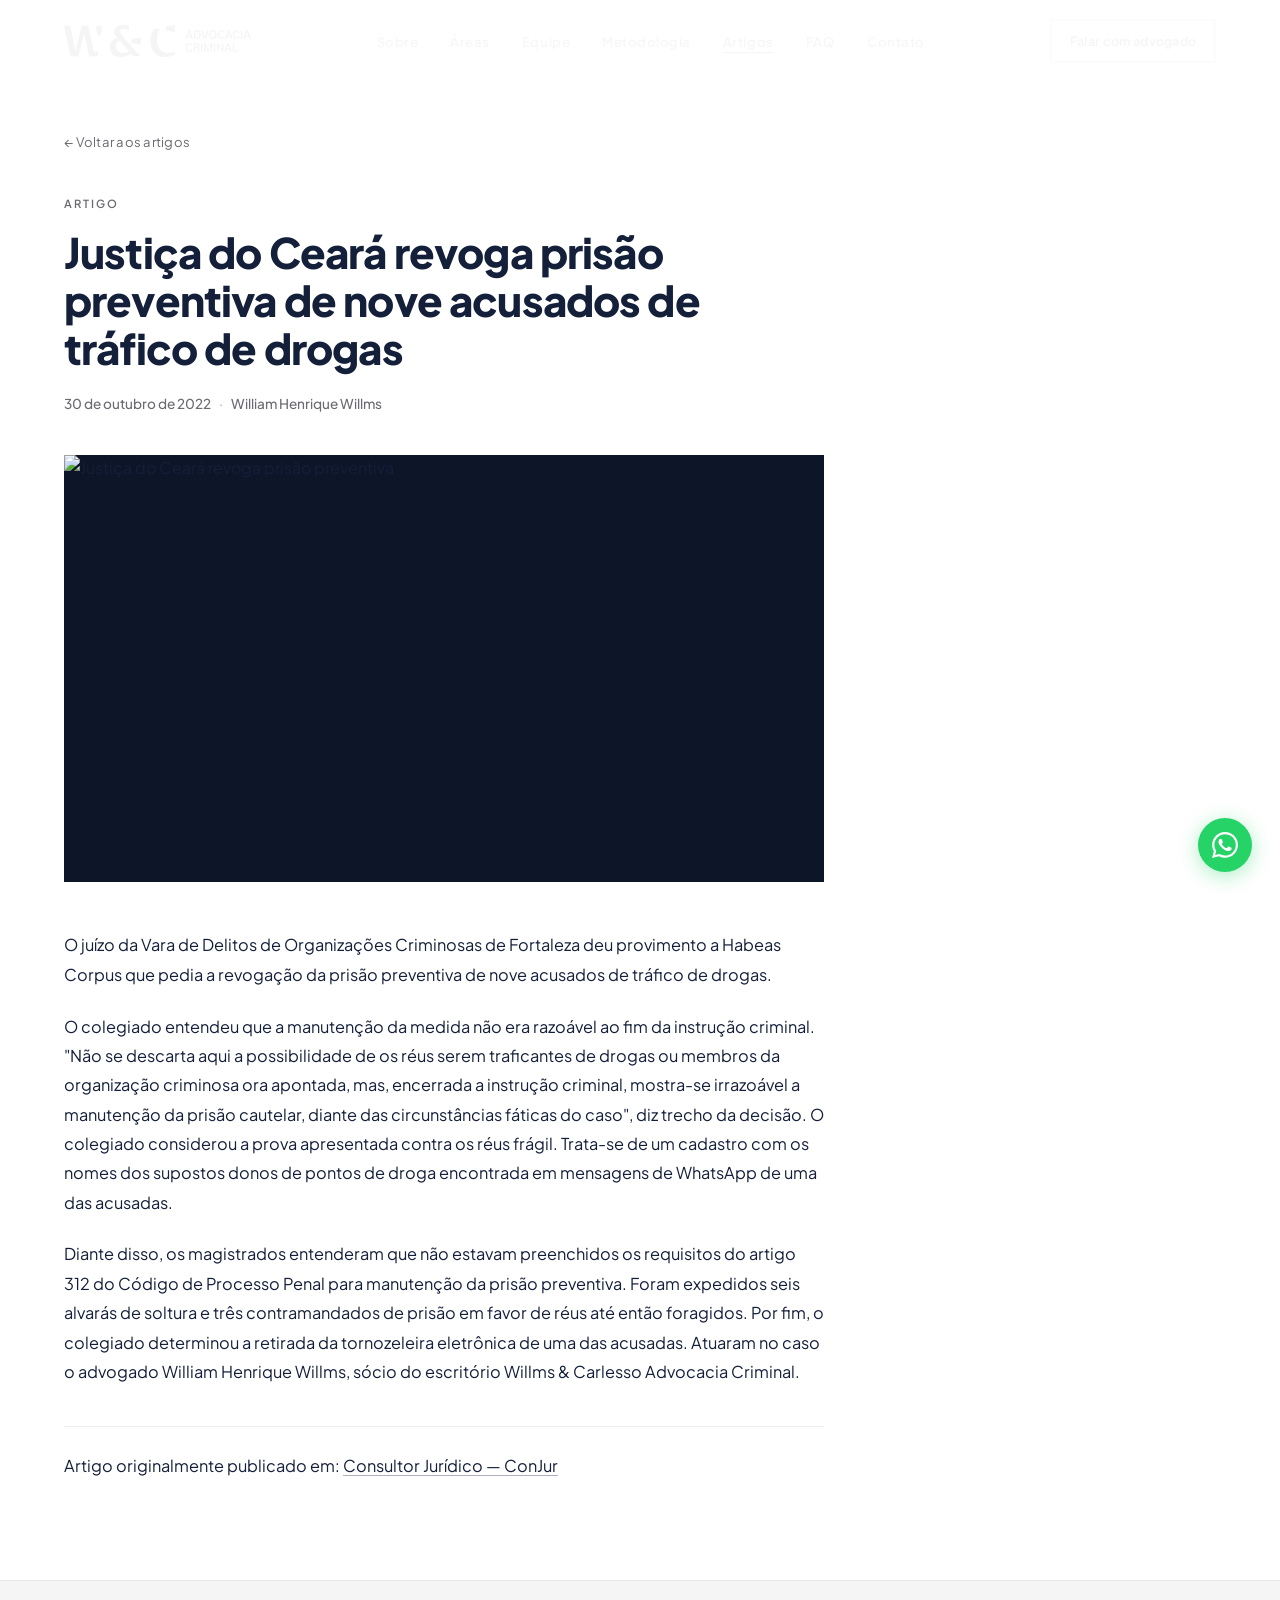
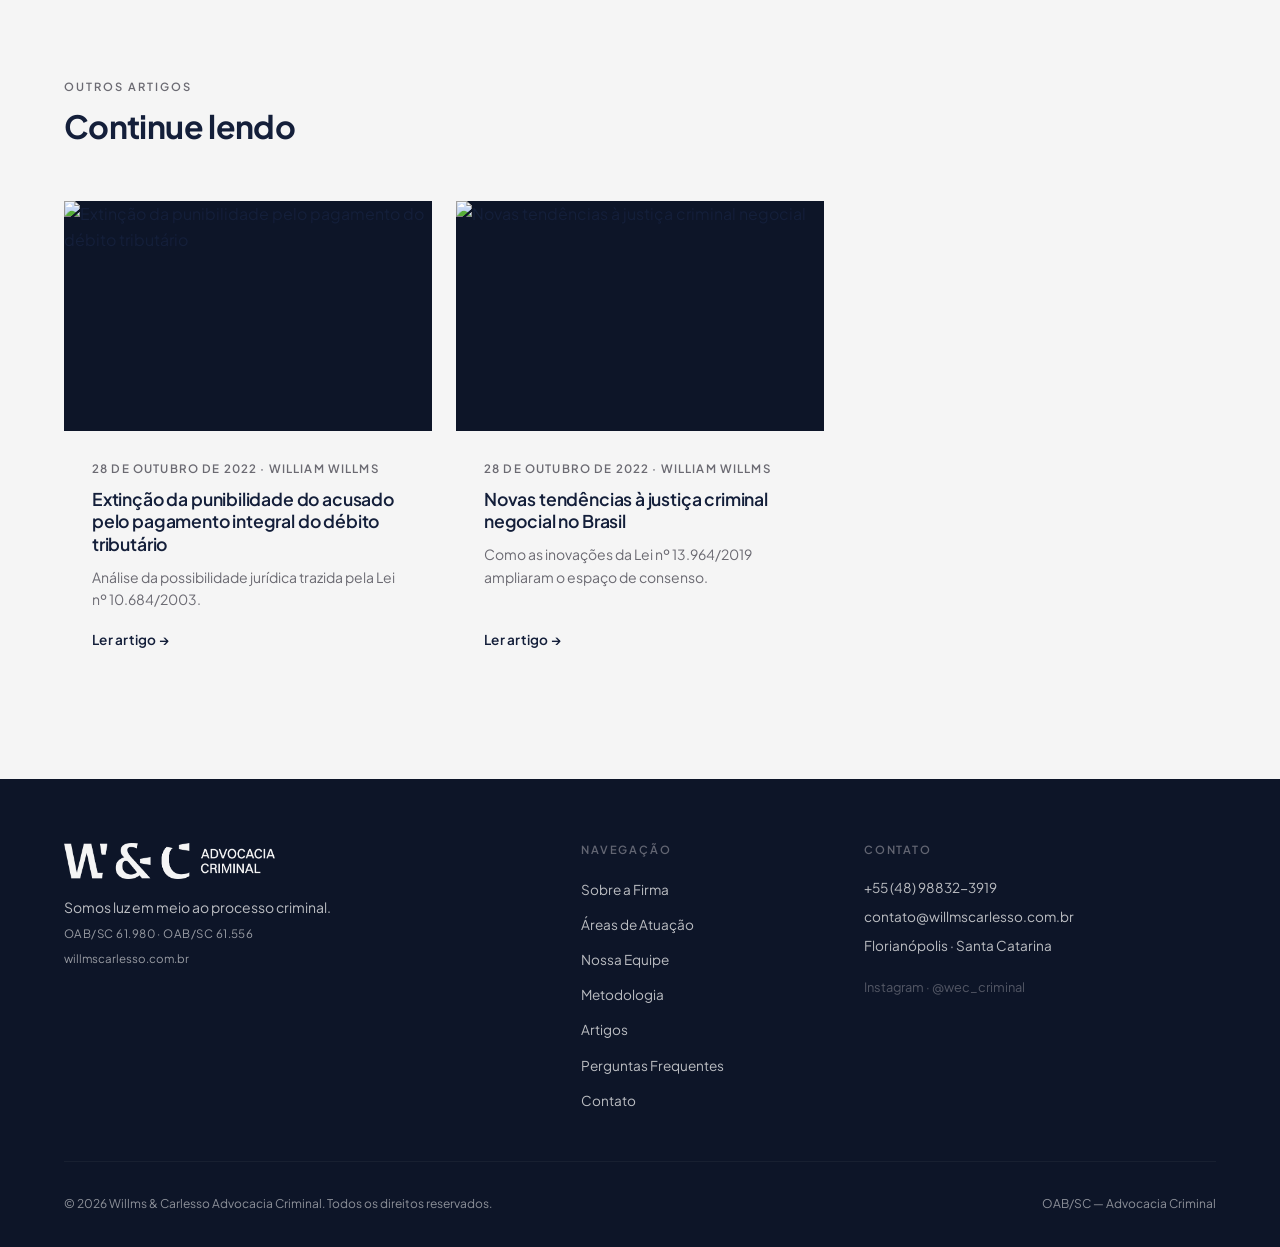
==== artigos/justica-ceara.html @ e74c28b8 "feat: switch nav and footer logo to Siglas_completas.png The new horizontal logo (1382x236, ratio 5." ====
<!DOCTYPE html>
<html lang="pt-BR">
<head>
  <meta charset="UTF-8">
  <meta name="viewport" content="width=device-width, initial-scale=1.0">
  <title>Justiça do Ceará revoga prisão preventiva de nove acusados | Willms & Carlesso</title>
  <meta name="description" content="O juízo da Vara de Delitos de Organizações Criminosas de Fortaleza deu provimento a Habeas Corpus que pedia a revogação da prisão preventiva de nove acusados de tráfico de drogas.">
  <meta name="robots" content="index, follow">

  <meta property="og:title" content="Justiça do Ceará revoga prisão preventiva de nove acusados de tráfico de drogas">
  <meta property="og:description" content="Habeas Corpus concedido pela Vara de Delitos de Organizações Criminosas de Fortaleza.">
  <meta property="og:type" content="article">

  <link rel="preconnect" href="https://fonts.googleapis.com">
  <link rel="preconnect" href="https://fonts.gstatic.com" crossorigin>
  <link href="https://fonts.googleapis.com/css2?family=Plus+Jakarta+Sans:ital,wght@0,300;0,400;0,500;0,600;0,700;0,800;1,400&display=swap" rel="stylesheet">
  <link rel="preconnect" href="https://api.fontshare.com">
  <link href="https://api.fontshare.com/v2/css?f[]=switzer@400,500,600,700&display=swap" rel="stylesheet">

  <link rel="stylesheet" href="../css/style.css">
</head>
<body>

  <!-- ===== NAVIGATION ===== -->
  <nav class="nav scrolled" id="nav">
    <div class="nav__inner">
      <a href="../index.html" class="nav__logo">
        <img src="../img/logo/Siglas_completas.png" alt="Willms & Carlesso Advocacia Criminal" class="logo-img">
      </a>
      <ul class="nav__menu" id="navMenu">
        <li><a href="../index.html#sobre"       class="nav__link">Sobre</a></li>
        <li><a href="../index.html#areas"       class="nav__link">Áreas</a></li>
        <li><a href="../index.html#equipe"      class="nav__link">Equipe</a></li>
        <li><a href="../index.html#metodologia" class="nav__link">Metodologia</a></li>
        <li><a href="../index.html#artigos"     class="nav__link active">Artigos</a></li>
        <li><a href="../index.html#faq"         class="nav__link">FAQ</a></li>
        <li><a href="../index.html#contato"     class="nav__link">Contato</a></li>
      </ul>
      <a href="https://wa.me/5548988323919" target="_blank" rel="noopener" class="btn btn--outline-light nav__cta">
        Falar com advogado
      </a>
      <button class="nav__burger" id="navBurger" aria-label="Abrir menu" aria-expanded="false">
        <span></span><span></span><span></span>
      </button>
    </div>
  </nav>

  <!-- ===== ARTICLE ===== -->
  <article class="article">
    <div class="container">
      <div class="article__back">
        <a href="../index.html#artigos">← Voltar aos artigos</a>
      </div>
      <header class="article__header">
        <p class="eyebrow">ARTIGO</p>
        <h1 class="article__title">Justiça do Ceará revoga prisão preventiva de nove acusados de tráfico de drogas</h1>
        <div class="article__meta">
          <span>30 de outubro de 2022</span>
          <span class="dot">·</span>
          <span>William Henrique Willms</span>
        </div>
      </header>

      <div class="article__cover">
        <img src="https://www.wscdefesacriminal.adv.br/img/blog/justica-ceara.webp" alt="Justiça do Ceará revoga prisão preventiva">
      </div>

      <div class="article__body">
        <p>O juízo da Vara de Delitos de Organizações Criminosas de Fortaleza deu provimento a Habeas Corpus que pedia a revogação da prisão preventiva de nove acusados de tráfico de drogas.</p>

        <p>O colegiado entendeu que a manutenção da medida não era razoável ao fim da instrução criminal. "Não se descarta aqui a possibilidade de os réus serem traficantes de drogas ou membros da organização criminosa ora apontada, mas, encerrada a instrução criminal, mostra-se irrazoável a manutenção da prisão cautelar, diante das circunstâncias fáticas do caso", diz trecho da decisão. O colegiado considerou a prova apresentada contra os réus frágil. Trata-se de um cadastro com os nomes dos supostos donos de pontos de droga encontrada em mensagens de WhatsApp de uma das acusadas.</p>

        <p>Diante disso, os magistrados entenderam que não estavam preenchidos os requisitos do artigo 312 do Código de Processo Penal para manutenção da prisão preventiva. Foram expedidos seis alvarás de soltura e três contramandados de prisão em favor de réus até então foragidos. Por fim, o colegiado determinou a retirada da tornozeleira eletrônica de uma das acusadas. Atuaram no caso o advogado William Henrique Willms, sócio do escritório Willms & Carlesso Advocacia Criminal.</p>

        <p class="article__source">
          Artigo originalmente publicado em:
          <a href="https://www.conjur.com.br/2024-fev-29/justica-do-ceara-revoga-prisao-preventiva-de-nove-acusados-de-trafico-de-drogas/" target="_blank" rel="noopener">Consultor Jurídico — ConJur</a>
        </p>
      </div>
    </div>
  </article>

  <!-- ===== RELATED ARTICLES ===== -->
  <section class="section related-articles">
    <div class="container">
      <div class="section-header">
        <span class="eyebrow">OUTROS ARTIGOS</span>
        <h2>Continue lendo</h2>
      </div>
      <div class="artigos__grid">
        <a href="pagamento-integral.html" class="art-card reveal">
          <div class="art-card__img">
            <img src="https://www.wscdefesacriminal.adv.br/img/blog/pagamento_integral.webp" alt="Extinção da punibilidade pelo pagamento do débito tributário" loading="lazy">
          </div>
          <div class="art-card__body">
            <span class="art-card__meta">28 de outubro de 2022 · William Willms</span>
            <h3>Extinção da punibilidade do acusado pelo pagamento integral do débito tributário</h3>
            <p>Análise da possibilidade jurídica trazida pela Lei nº 10.684/2003.</p>
            <span class="art-card__link">Ler artigo →</span>
          </div>
        </a>
        <a href="novas-tendencias.html" class="art-card reveal reveal--delay">
          <div class="art-card__img">
            <img src="https://www.wscdefesacriminal.adv.br/img/blog/998f62b33a6dda398fbc9db0a9d1829a.webp" alt="Novas tendências à justiça criminal negocial" loading="lazy">
          </div>
          <div class="art-card__body">
            <span class="art-card__meta">28 de outubro de 2022 · William Willms</span>
            <h3>Novas tendências à justiça criminal negocial no Brasil</h3>
            <p>Como as inovações da Lei nº 13.964/2019 ampliaram o espaço de consenso.</p>
            <span class="art-card__link">Ler artigo →</span>
          </div>
        </a>
      </div>
    </div>
  </section>

  <!-- ===== FOOTER ===== -->
  <footer class="footer">
    <div class="container">
      <div class="footer__grid">
        <div class="footer__brand">
          <div class="footer__logo">
            <img src="../img/logo/Siglas_completas.png" alt="Willms & Carlesso Advocacia Criminal" class="logo-img logo-img--footer">
          </div>
          <p>Somos luz em meio ao processo criminal.</p>
          <p class="footer__oab">OAB/SC 61.980 · OAB/SC 61.556</p>
          <p class="footer__copy-small">willmscarlesso.com.br</p>
        </div>
        <nav class="footer__nav" aria-label="Navegação do rodapé">
          <h4 class="footer__nav-title">Navegação</h4>
          <ul>
            <li><a href="../index.html#sobre">Sobre a Firma</a></li>
            <li><a href="../index.html#areas">Áreas de Atuação</a></li>
            <li><a href="../index.html#equipe">Nossa Equipe</a></li>
            <li><a href="../index.html#metodologia">Metodologia</a></li>
            <li><a href="../index.html#artigos">Artigos</a></li>
            <li><a href="../index.html#faq">Perguntas Frequentes</a></li>
            <li><a href="../index.html#contato">Contato</a></li>
          </ul>
        </nav>
        <div class="footer__contact">
          <h4 class="footer__nav-title">Contato</h4>
          <p>+55 (48) 98832-3919</p>
          <p>contato@willmscarlesso.com.br</p>
          <p>Florianópolis · Santa Catarina</p>
          <a href="https://instagram.com/wec_criminal" target="_blank" rel="noopener" class="footer__social">
            Instagram · @wec_criminal
          </a>
        </div>
      </div>
      <div class="footer__bottom">
        <p>© 2026 Willms & Carlesso Advocacia Criminal. Todos os direitos reservados.</p>
        <p>OAB/SC — Advocacia Criminal</p>
      </div>
    </div>
  </footer>

  <!-- ===== FLOAT WHATSAPP ===== -->
  <a href="https://wa.me/5548988323919" target="_blank" rel="noopener" class="wa-float" aria-label="Falar pelo WhatsApp">
    <svg viewBox="0 0 24 24" fill="currentColor" width="26" height="26" aria-hidden="true"><path d="M17.472 14.382c-.297-.149-1.758-.867-2.03-.967-.273-.099-.471-.148-.67.15-.197.297-.767.966-.94 1.164-.173.199-.347.223-.644.075-.297-.15-1.255-.463-2.39-1.475-.883-.788-1.48-1.761-1.653-2.059-.173-.297-.018-.458.13-.606.134-.133.298-.347.446-.52.149-.174.198-.298.298-.497.099-.198.05-.371-.025-.52-.075-.149-.669-1.612-.916-2.207-.242-.579-.487-.5-.669-.51-.173-.008-.371-.01-.57-.01-.198 0-.52.074-.792.372-.272.297-1.04 1.016-1.04 2.479 0 1.462 1.065 2.875 1.213 3.074.149.198 2.096 3.2 5.077 4.487.709.306 1.262.489 1.694.625.712.227 1.36.195 1.871.118.571-.085 1.758-.719 2.006-1.413.248-.694.248-1.289.173-1.413-.074-.124-.272-.198-.57-.347m-5.421 7.403h-.004a9.87 9.87 0 01-5.031-1.378l-.361-.214-3.741.982.998-3.648-.235-.374a9.86 9.86 0 01-1.51-5.26c.001-5.45 4.436-9.884 9.888-9.884 2.64 0 5.122 1.03 6.988 2.898a9.825 9.825 0 012.893 6.994c-.003 5.45-4.437 9.884-9.885 9.884m8.413-18.297A11.815 11.815 0 0012.05 0C5.495 0 .16 5.335.157 11.892c0 2.096.547 4.142 1.588 5.945L.057 24l6.305-1.654a11.882 11.882 0 005.683 1.448h.005c6.554 0 11.89-5.335 11.893-11.893a11.821 11.821 0 00-3.48-8.413z"/></svg>
  </a>

  <script src="../js/main.js"></script>
</body>
</html>
---- css/style.css ----
/* ============================================================
   WILLMS & CARLESSO — Landing Page Styles
   Brand Manual: Mar.2026 · Danke Design
   ============================================================ */

/* ---- Custom Properties ---- */
:root {
  --navy:      #141F3A;
  --navy-2:    #0D1528;
  --navy-3:    #1a2848;
  --gray:      #A8A7AF;
  --gray-2:    #6B6A72;
  --gray-3:    #D4D3D9;
  --off-white: #F5F5F5;
  --white:     #FFFFFF;

  --font-h: 'Plus Jakarta Sans', system-ui, -apple-system, sans-serif;
  --font-b: 'Switzer', 'Plus Jakarta Sans', system-ui, sans-serif;

  --max-w:     1280px;
  --pad-x:     clamp(1.25rem, 5vw, 4rem);
  --section-y: clamp(5rem, 9vw, 8rem);

  --ease: cubic-bezier(.22,.68,0,1.2);
  --dur:  .3s;
}

/* ============================================================
   RESET
   ============================================================ */
*, *::before, *::after { margin: 0; padding: 0; box-sizing: border-box; }
html { scroll-behavior: smooth; font-size: 16px; }
body {
  font-family: var(--font-b);
  color: var(--navy);
  background: var(--white);
  line-height: 1.65;
  overflow-x: hidden;
  -webkit-font-smoothing: antialiased;
  -moz-osx-font-smoothing: grayscale;
}
img  { max-width: 100%; display: block; }
a    { text-decoration: none; color: inherit; }
ul   { list-style: none; }
button { cursor: pointer; border: none; background: none; font-family: inherit; }

/* ============================================================
   TYPOGRAPHY
   ============================================================ */
h1, h2, h3, h4 {
  font-family: var(--font-h);
  line-height: 1.1;
  letter-spacing: -.02em;
}
h1 { font-size: clamp(2.1rem, 5.5vw, 4.5rem); font-weight: 800; }
h2 { font-size: clamp(1.9rem, 3.5vw, 3rem);   font-weight: 700; }
h3 { font-size: clamp(1.1rem, 1.8vw, 1.4rem); font-weight: 600; letter-spacing: -.01em; }
p  {
  font-family: var(--font-b);
  font-size: clamp(.9rem, 1.3vw, 1.05rem);
  line-height: 1.72;
  color: var(--gray-2);
}

/* ============================================================
   UTILITIES
   ============================================================ */
.container {
  max-width: var(--max-w);
  margin: 0 auto;
  padding: 0 var(--pad-x);
}
.section { padding: var(--section-y) 0; }

/* Anchor scroll offset so sections clear the fixed nav */
section[id] { scroll-margin-top: 80px; }

.eyebrow {
  display: block;
  font-family: var(--font-b);
  font-size: .7rem;
  font-weight: 600;
  letter-spacing: .18em;
  text-transform: uppercase;
  color: var(--gray-2);
  margin-bottom: .875rem;
}
.eyebrow--light { color: rgba(245,245,245,.75); }

.section-header          { max-width: 640px; margin-bottom: clamp(2.25rem, 5vw, 3.5rem); }
.section-header h2       { margin-bottom: .4rem; }
.section-header p        { margin-top: .75rem; }
.section-header--light h2 { color: var(--off-white); }
.section-header--light p  { color: rgba(245,245,245,.82); }

.stars { color: #FBBC05; font-size: .9rem; letter-spacing: 2px; }

/* ============================================================
   REVEAL ANIMATIONS
   ============================================================ */
.reveal {
  opacity: 0;
  transform: translateY(24px);
  transition: opacity .6s ease, transform .6s ease;
}
.reveal.visible          { opacity: 1; transform: translateY(0); }
.reveal--delay.visible   { transition-delay: .1s; }
.reveal--delay-2.visible { transition-delay: .2s; }

@media (prefers-reduced-motion: reduce) {
  .reveal { opacity: 1; transform: none; transition: none; }
  html { scroll-behavior: auto; }
  .hero__beam, .hero__beam--2 { animation: none; }
}

/* ============================================================
   BUTTONS
   ============================================================ */
.btn {
  display: inline-flex;
  align-items: center;
  justify-content: center;
  gap: .5rem;
  min-height: 44px;
  padding: .8rem 1.6rem;
  font-family: var(--font-b);
  font-size: .875rem;
  font-weight: 600;
  letter-spacing: .025em;
  border-radius: 2px;
  border: 2px solid transparent;
  transition: background var(--dur), border-color var(--dur), color var(--dur),
              transform var(--dur) var(--ease), box-shadow var(--dur);
  white-space: nowrap;
}
.btn:hover  { transform: translateY(-2px); }
.btn:active { transform: translateY(0); }

.btn--primary {
  background: var(--navy); color: var(--off-white); border-color: var(--navy);
}
.btn--primary:hover {
  background: var(--navy-3); border-color: var(--navy-3);
  box-shadow: 0 8px 24px rgba(20,31,58,.22);
}

.btn--light {
  background: var(--off-white); color: var(--navy); border-color: var(--off-white);
}
.btn--light:hover {
  background: var(--white); border-color: var(--white);
  box-shadow: 0 8px 24px rgba(245,245,245,.12);
}

.btn--outline-light {
  background: transparent; color: var(--off-white);
  border-color: rgba(245,245,245,.3);
}
.btn--outline-light:hover {
  background: rgba(245,245,245,.07); border-color: rgba(245,245,245,.65);
}

.btn--ghost {
  background: transparent; color: rgba(245,245,245,.7);
  border-color: rgba(245,245,245,.22);
}
.btn--ghost:hover {
  color: var(--off-white); border-color: rgba(245,245,245,.5);
  background: rgba(245,245,245,.05);
}

.btn--lg   { padding: .95rem 2rem; font-size: .95rem; }
.btn--full { width: 100%; justify-content: center; }

/* ============================================================
   LOGO
   ============================================================ */
.logo-img {
  display: block;
  height: 32px;
  width: auto;
  transition: opacity var(--dur);
}
.nav__logo:hover .logo-img { opacity: .82; }
.logo-img--mark { height: 38px; }
.logo-img--footer { height: 36px; margin-bottom: .25rem; }

/* Legacy text logo (kept for any inline references) */
.logo-mark {
  font-family: var(--font-h); font-size: 1.45rem; font-weight: 800;
  letter-spacing: -.025em; color: var(--off-white); line-height: 1; display: block;
}
.logo-sub {
  font-family: var(--font-b); font-size: .52rem; font-weight: 600;
  letter-spacing: .2em; text-transform: uppercase; color: var(--gray);
  line-height: 1; margin-top: 3px; display: block;
}

/* ============================================================
   NAVIGATION
   ============================================================ */
.nav {
  position: fixed; inset: 0 0 auto; z-index: 900;
  transition: background var(--dur), backdrop-filter var(--dur), box-shadow var(--dur);
}
.nav.scrolled {
  background: rgba(13,21,40,.96);
  backdrop-filter: blur(14px);
  -webkit-backdrop-filter: blur(14px);
  box-shadow: 0 1px 0 rgba(168,167,175,.07);
}
.nav__inner {
  display: flex; align-items: center; justify-content: space-between; gap: 2rem;
  padding: 1.2rem var(--pad-x);
  max-width: var(--max-w); margin: 0 auto;
}
.nav__menu { display: flex; align-items: center; gap: 2rem; }
.nav__link {
  font-family: var(--font-b); font-size: .82rem; font-weight: 500;
  letter-spacing: .04em; color: rgba(245,245,245,.85);
  transition: color var(--dur); position: relative;
}
.nav__link::after {
  content: ''; position: absolute; bottom: -3px; left: 0; right: 100%;
  height: 1px; background: var(--off-white); transition: right var(--dur);
}
.nav__link:hover,
.nav__link.active { color: var(--off-white); }
.nav__link:hover::after,
.nav__link.active::after { right: 0; }

.nav__cta { font-size: .78rem; padding: .55rem 1.1rem; }

.nav__burger {
  display: none; flex-direction: column; gap: 5px; padding: 4px; z-index: 1001;
}
.nav__burger span {
  display: block; width: 22px; height: 2px; background: var(--off-white);
  border-radius: 2px; transition: transform var(--dur), opacity var(--dur);
}
.nav__burger.open span:nth-child(1) { transform: rotate(45deg) translate(5px,5px); }
.nav__burger.open span:nth-child(2) { opacity: 0; }
.nav__burger.open span:nth-child(3) { transform: rotate(-45deg) translate(5px,-5px); }

/* ============================================================
   HERO
   ============================================================ */
.hero {
  position: relative;
  min-height: 100svh;
  background: var(--navy);
  background-image: url('../img/hero/bg_Hero.webp');
  background-size: cover;
  background-position: 70% center;
  overflow: hidden;
  display: flex;
  flex-direction: column;
}

/* Lighthouse beam */
.hero__beam {
  position: absolute; top: -20%; right: -10%;
  width: 80%; height: 140%;
  background: conic-gradient(
    from 205deg at 100% 25%,
    transparent 0deg,
    rgba(168,167,175,.025) 6deg,
    rgba(245,245,245,.055) 10deg,
    rgba(245,245,245,.032) 14deg,
    rgba(168,167,175,.018) 18deg,
    transparent 26deg
  );
  pointer-events: none;
  animation: beamSway 10s ease-in-out infinite alternate;
}
.hero__beam--2 {
  animation-delay: -5s; opacity: .55;
  background: conic-gradient(
    from 215deg at 100% 25%,
    transparent 0deg,
    rgba(168,167,175,.012) 8deg,
    rgba(245,245,245,.038) 13deg,
    rgba(168,167,175,.012) 18deg,
    transparent 26deg
  );
}
@keyframes beamSway {
  0%   { transform: rotate(-6deg); }
  100% { transform: rotate(6deg); }
}
.hero::before {
  content: '';
  position: absolute; inset: 0;
  background:
    linear-gradient(98deg,
      rgba(13,21,40,.96) 0%,
      rgba(13,21,40,.88) 38%,
      rgba(13,21,40,.62) 66%,
      rgba(13,21,40,.42) 100%
    ),
    linear-gradient(to bottom,
      rgba(13,21,40,.78) 0%,
      rgba(13,21,40,.25) 14%,
      transparent 38%,
      transparent 72%,
      rgba(13,21,40,.88) 100%
    );
  pointer-events: none;
}

/* Editorial grain texture over the photo */
.hero__grain {
  position: absolute; inset: 0;
  z-index: 0;
  pointer-events: none;
  opacity: .055;
  mix-blend-mode: overlay;
  background-image: url("data:image/svg+xml;utf8,<svg xmlns='http://www.w3.org/2000/svg' width='240' height='240'><filter id='n'><feTurbulence type='fractalNoise' baseFrequency='.85' numOctaves='3' stitchTiles='stitch'/><feColorMatrix values='0 0 0 0 1  0 0 0 0 1  0 0 0 0 1  0 0 0 .6 0'/></filter><rect width='100%25' height='100%25' filter='url(%23n)'/></svg>");
}

/* Hero container: single column, left-aligned */
.hero__container {
  flex: 1;
  width: 100%;
  max-width: var(--max-w);
  margin: 0 auto;
  padding:
    clamp(7rem, 14vw, 11rem)
    var(--pad-x)
    clamp(4rem, 8vw, 7rem)
    var(--pad-x);
  position: relative;
  z-index: 1;
  box-sizing: border-box;
  display: block;
}

.hero__content {
  max-width: 700px;
  margin-left: 0;
  margin-right: auto;
  text-align: left;
}

.hero__eyebrow { margin-bottom: 2.25rem; }

.hero__title {
  color: var(--off-white);
  margin-bottom: 2rem;
  font-weight: 800;
  letter-spacing: -.025em;
}
.hero__title em {
  font-style: italic;
  font-weight: 700;
  color: rgba(245,245,245,.94);
}

.hero__desc {
  font-size: clamp(.95rem, 1.4vw, 1.15rem);
  color: rgba(245,245,245,.85);
  max-width: 540px; margin-bottom: 2.75rem; line-height: 1.75;
}

.hero__actions {
  display: flex;
  align-items: center;
  flex-wrap: wrap;
  gap: 1rem 2rem;
}

/* Secondary CTA as text link with animated arrow */
.hero__link {
  display: inline-flex;
  align-items: center;
  gap: .75rem;
  font-family: var(--font-b);
  font-size: .9rem;
  font-weight: 500;
  letter-spacing: .02em;
  color: rgba(245,245,245,.88);
  padding: .5rem 0;
  position: relative;
  min-height: 44px;
}
.hero__link::after {
  content: '';
  position: absolute;
  left: 0; bottom: 6px;
  width: 100%; height: 1px;
  background: rgba(245,245,245,.28);
  transition: background var(--dur);
}
.hero__link:hover { color: var(--off-white); }
.hero__link:hover::after { background: var(--off-white); }
.hero__link-arrow {
  display: inline-block;
  transition: transform var(--dur) var(--ease);
}
.hero__link:hover .hero__link-arrow { transform: translateX(4px); }

/* Trust strip anchored at bottom of hero */
.hero__foot {
  position: relative;
  z-index: 1;
  background: rgba(13,21,40,.65);
  backdrop-filter: blur(10px);
  -webkit-backdrop-filter: blur(10px);
  border-top: 1px solid rgba(168,167,175,.08);
}
.hero__foot-inner {
  display: flex; align-items: center;
  column-gap: 2rem; row-gap: .625rem;
  padding: 1.125rem 0; flex-wrap: wrap;
}
.hero__foot-item {
  display: flex; align-items: center; gap: .5rem;
  font-family: var(--font-b); font-size: .76rem;
  color: rgba(245,245,245,.82); white-space: nowrap;
}
.hero__foot-item .stars { font-size: .78rem; letter-spacing: 1px; }
.hero__foot-review-link {
  display: flex; align-items: center; gap: .5rem;
  color: inherit; transition: opacity var(--dur);
}
.hero__foot-review-link:hover { opacity: .8; }
.hero__foot-sep {
  display: block; width: 1px; height: 14px;
  background: rgba(168,167,175,.18); flex-shrink: 0;
}

/* ============================================================
   DIFERENCIAIS
   ============================================================ */
/* ============================================================
   ARTIGOS
   ============================================================ */
.artigos { background: var(--white); border-top: 1px solid rgba(20,31,58,.06); }

.artigos__grid {
  display: grid;
  grid-template-columns: repeat(3, 1fr);
  gap: 1.5rem;
}

.art-card {
  display: flex;
  flex-direction: column;
  background: var(--off-white);
  overflow: hidden;
  color: var(--navy);
  transition: transform var(--dur) var(--ease), box-shadow var(--dur);
}
.art-card:hover {
  transform: translateY(-4px);
  box-shadow: 0 18px 40px rgba(20,31,58,.1);
}
.art-card__img {
  width: 100%;
  aspect-ratio: 16 / 10;
  overflow: hidden;
  background: var(--navy-2);
}
.art-card__img img {
  width: 100%; height: 100%;
  object-fit: cover;
  object-position: center;
  display: block;
  transition: transform .5s ease;
}
.art-card:hover .art-card__img img { transform: scale(1.04); }

.art-card__body {
  padding: 1.75rem 1.75rem 2rem;
  display: flex;
  flex-direction: column;
  flex: 1;
  gap: .625rem;
}
.art-card__meta {
  display: block;
  font-size: .72rem;
  font-weight: 600;
  letter-spacing: .1em;
  text-transform: uppercase;
  color: var(--gray-2);
}
.art-card h3 {
  font-size: 1.1rem;
  color: var(--navy);
  line-height: 1.3;
  margin: 0;
}
.art-card p {
  font-size: .875rem;
  line-height: 1.6;
  flex: 1;
}
.art-card__link {
  display: inline-block;
  margin-top: .5rem;
  font-family: var(--font-b);
  font-size: .85rem;
  font-weight: 600;
  color: var(--navy);
  letter-spacing: .02em;
  transition: gap var(--dur);
}
.art-card:hover .art-card__link { opacity: .7; }

/* ============================================================
   LEGACY DIFERENCIAIS (kept for any remaining references)
   ============================================================ */
.diferenciais { background: var(--white); border-top: 1px solid rgba(20,31,58,.06); }

.diferenciais__grid {
  display: grid;
  grid-template-columns: repeat(2, 1fr);
  gap: 1.25rem;
}

.dif-card {
  background: var(--off-white);
  padding: 2.25rem 2rem;
  border-top: 2px solid var(--navy);
  transition: transform var(--dur) var(--ease), box-shadow var(--dur);
}
.dif-card:hover {
  transform: translateY(-4px);
  box-shadow: 0 14px 40px rgba(20,31,58,.08);
}
.dif-card__num {
  display: block; font-family: var(--font-h);
  font-size: 2.5rem; font-weight: 800;
  color: var(--navy); opacity: .08;
  line-height: 1; margin-bottom: 1.25rem;
}
.dif-card h3 { color: var(--navy); margin-bottom: .625rem; }
.dif-card p  { font-size: .95rem; }

/* ============================================================
   SOBRE
   ============================================================ */
.sobre { background: var(--white); }

.sobre__grid {
  display: grid;
  grid-template-columns: 1fr 1fr;
  gap: 6rem;
  align-items: center;
}

/* Office photo */
.sobre__photo {
  width: 100%;
  height: 440px;
  overflow: hidden;
  border-radius: 2px;
}
.sobre__photo img {
  width: 100%; height: 100%;
  object-fit: cover;
  object-position: center center;
  display: block;
  transition: transform .6s ease;
}
.sobre__photo:hover img { transform: scale(1.03); }

.sobre__content h2 { color: var(--navy); margin-bottom: 1.25rem; }
.sobre__content p  { margin-bottom: 1.1rem; }

.sobre__stats {
  display: grid; grid-template-columns: repeat(3,1fr); gap: 1.5rem;
  padding: 2rem 0; margin: 1.75rem 0;
  border-top: 1px solid var(--off-white);
  border-bottom: 1px solid var(--off-white);
}
.stat__n {
  display: block; font-family: var(--font-h);
  font-size: 1.875rem; font-weight: 800;
  color: var(--navy); line-height: 1;
}
.stat__l {
  display: block; font-size: .72rem; font-weight: 600;
  letter-spacing: .08em; text-transform: uppercase;
  color: var(--gray-2); margin-top: .3rem;
}

/* ============================================================
   ÁREAS
   ============================================================ */
.areas { background: var(--navy); }

.areas__grid {
  display: grid;
  grid-template-columns: repeat(3, 1fr);
  gap: 1px;
  background: rgba(168,167,175,.12);
  margin-bottom: 3rem;
}

.area-card {
  background: var(--navy);
  padding: 2.5rem 2rem;
  position: relative;
  overflow: hidden;
  transition: background var(--dur);
}
.area-card::after {
  content: '';
  position: absolute;
  bottom: 0; left: 0; right: 100%;
  height: 2px;
  background: var(--gray-3);
  transition: right .4s ease;
}
.area-card:hover { background: var(--navy-3); }
.area-card:hover::after { right: 0; }

.area-card__n {
  display: block; font-family: var(--font-h);
  font-size: 2rem; font-weight: 800;
  color: var(--gray); opacity: .2;
  line-height: 1; margin-bottom: 1.25rem;
}
.area-card h3 { font-size: 1.05rem; color: var(--off-white); margin-bottom: .625rem; font-weight: 600; }
.area-card p  { font-size: .875rem; color: rgba(245,245,245,.8); line-height: 1.6; }

.areas__cta { text-align: center; }

/* ============================================================
   EQUIPE
   ============================================================ */
.equipe { background: var(--off-white); }

.equipe__grid {
  display: grid;
  grid-template-columns: repeat(2, 1fr);
  gap: 3rem;
  max-width: 900px;
  margin: 0 auto 3.5rem;
  align-items: start;
}

.adv-card {
  background: transparent;
  transition: transform var(--dur) var(--ease);
}
.adv-card:hover { transform: translateY(-3px); }

.adv-card__photo {
  width: 100%;
  aspect-ratio: 4 / 5;
  overflow: hidden;
  background: var(--navy-2);
  margin-bottom: 1.5rem;
  position: relative;
}
.adv-card__photo img {
  width: 100%; height: 100%;
  object-fit: cover;
  object-position: center top;
  display: block;
  transition: transform .5s ease;
}
.adv-card:hover .adv-card__photo img { transform: scale(1.04); }

.adv-card__body {
  padding: 0 .25rem;
}
.adv-card__role {
  display: block; font-size: .68rem; font-weight: 600;
  letter-spacing: .2em; text-transform: uppercase;
  color: var(--gray-2); margin-bottom: .5rem;
}
.adv-card h3   {
  font-size: clamp(1.3rem, 2vw, 1.6rem);
  color: var(--navy); margin-bottom: .25rem;
  letter-spacing: -.015em;
}
.adv-card__oab {
  font-size: .8rem; color: var(--gray-2);
  margin-bottom: 1rem; font-weight: 500;
  letter-spacing: .05em;
}
.adv-card p {
  font-size: .9rem; line-height: 1.7;
  color: var(--gray-2);
}

.equipe__cta {
  text-align: center;
  padding-top: 2.5rem;
  border-top: 1px solid rgba(20,31,58,.08);
}

/* ============================================================
   METODOLOGIA — horizontal flow
   ============================================================ */
.metodologia { background: var(--navy); }
.metodologia .section-header {
  text-align: center;
  margin-left: auto;
  margin-right: auto;
}

.steps {
  display: grid;
  grid-template-columns: repeat(3, 1fr);
  gap: 2.5rem;
  position: relative;
  max-width: 1040px;
  margin: 0 auto 3.5rem;
}

/* Horizontal connecting line behind the circles */
.steps::before {
  content: '';
  position: absolute;
  top: 32px;
  left: 12%;
  right: 12%;
  height: 1px;
  background: linear-gradient(to right,
    rgba(168,167,175,0) 0%,
    rgba(168,167,175,.22) 18%,
    rgba(168,167,175,.22) 82%,
    rgba(168,167,175,0) 100%
  );
  z-index: 0;
}

.step {
  position: relative;
  z-index: 1;
  text-align: center;
}

.step__num {
  width: 64px;
  height: 64px;
  border-radius: 50%;
  background: var(--navy);
  border: 1px solid rgba(168,167,175,.3);
  color: var(--off-white);
  display: flex;
  align-items: center;
  justify-content: center;
  font-family: var(--font-h);
  font-size: 1.05rem;
  font-weight: 700;
  letter-spacing: .02em;
  margin: 0 auto 1.75rem;
  transition: border-color var(--dur), background var(--dur), transform var(--dur) var(--ease);
}
.step:hover .step__num {
  border-color: rgba(245,245,245,.5);
  background: var(--navy-3);
  transform: scale(1.05);
}

.step__body h3 {
  font-size: 1.05rem;
  color: var(--off-white);
  margin-bottom: .75rem;
  font-weight: 600;
  letter-spacing: -.01em;
}
.step__body p {
  font-size: .88rem;
  color: rgba(245,245,245,.82);
  line-height: 1.7;
  max-width: 280px;
  margin: 0 auto;
}

.metodologia__cta { text-align: center; }

/* ============================================================
   DEPOIMENTOS
   ============================================================ */
.depoimentos { background: var(--white); }

.google-badge {
  display: inline-flex; align-items: center; gap: .75rem;
  margin-top: 1rem; flex-wrap: wrap;
  transition: opacity var(--dur);
}
a.google-badge:hover { opacity: .75; }
.google-badge__logo {
  font-family: var(--font-h); font-size: 1.1rem; font-weight: 700;
  background: linear-gradient(90deg, #4285F4 0%, #EA4335 33%, #FBBC05 66%, #34A853 100%);
  -webkit-background-clip: text; -webkit-text-fill-color: transparent; background-clip: text;
}
.google-badge__info { font-size: .82rem; color: var(--gray-2); }

.depoimentos__grid {
  display: grid; grid-template-columns: repeat(3,1fr); gap: 1.25rem;
}
.dep-card {
  padding: 2rem 1.75rem; background: var(--off-white);
  border-left: 3px solid var(--navy);
}
.dep-card .stars { display: block; margin-bottom: .875rem; }
.dep-card p {
  font-size: .9rem; font-style: italic; color: var(--navy); opacity: .75;
  margin-bottom: 1.25rem; line-height: 1.65;
}
.dep-card__author {
  font-size: .7rem; font-weight: 600; letter-spacing: .1em;
  text-transform: uppercase; color: var(--gray-2);
}

/* ============================================================
   CTA MID — banda de conversão entre depoimentos e FAQ
   ============================================================ */
.cta-mid {
  position: relative;
  background-color: var(--navy-2);
  background-image:
    linear-gradient(100deg,
      rgba(13,21,40,.94) 0%,
      rgba(13,21,40,.85) 45%,
      rgba(13,21,40,.65) 80%,
      rgba(13,21,40,.55) 100%
    ),
    linear-gradient(to bottom,
      rgba(13,21,40,.55) 0%,
      rgba(13,21,40,.15) 30%,
      rgba(13,21,40,.15) 70%,
      rgba(13,21,40,.55) 100%
    ),
    url('../img/cta/bg_CTA.jpg');
  background-size: cover, cover, cover;
  background-position: center, center, center;
  background-repeat: no-repeat;
  border-top: 1px solid rgba(168,167,175,.06);
  border-bottom: 1px solid rgba(168,167,175,.06);
  padding: 6rem 0;
  overflow: hidden;
}

.cta-mid__inner {
  display: flex;
  align-items: center;
  justify-content: space-between;
  gap: 3rem;
  flex-wrap: wrap;
}
.cta-mid__text h2 {
  color: var(--off-white);
  font-size: clamp(1.75rem, 3vw, 2.5rem);
  margin-bottom: .5rem;
}
.cta-mid__text p {
  color: rgba(245,245,245,.88);
  max-width: 480px;
  margin-top: .5rem;
}
.cta-mid__btn { flex-shrink: 0; }

/* ============================================================
   FAQ — com sidebar sticky
   ============================================================ */
.faq { background: var(--navy); }

.faq__layout {
  display: grid;
  grid-template-columns: 1fr 280px;
  gap: 4rem;
  align-items: start;
}

/* Main FAQ list */
.faq__list { }
.faq-item { border-bottom: 1px solid rgba(168,167,175,.1); }
.faq-item:first-child { border-top: 1px solid rgba(168,167,175,.1); }

.faq-item__q {
  display: flex; justify-content: space-between; align-items: center;
  width: 100%; padding: 1.5rem 0; min-height: 60px;
  font-family: var(--font-b); font-size: .975rem; font-weight: 500;
  color: var(--off-white); gap: 1.5rem; text-align: left;
  transition: color var(--dur);
}
.faq-item__q:hover { color: var(--gray-3); }
.faq-item__ico {
  flex-shrink: 0; font-family: var(--font-h); font-size: 1.375rem;
  font-weight: 300; color: var(--gray); line-height: 1;
  transition: transform var(--dur) var(--ease), color var(--dur);
}
.faq-item.open .faq-item__ico { transform: rotate(45deg); color: var(--off-white); }

.faq-item__a {
  overflow: hidden; max-height: 0;
  transition: max-height .4s ease, padding-bottom .4s ease;
  padding-bottom: 0;
}
.faq-item__a[data-open] { max-height: 400px; padding-bottom: 1.375rem; }
.faq-item__a p {
  font-size: .9rem; color: rgba(245,245,245,.82); line-height: 1.72;
}

/* FAQ sidebar */
.faq__side { position: sticky; top: 100px; }
.faq__side-card {
  background: rgba(245,245,245,.04);
  border: 1px solid rgba(168,167,175,.12);
  padding: 2rem 1.75rem;
}
.faq__side-card h3 { color: var(--off-white); font-size: 1.15rem; margin-bottom: .5rem; }
.faq__side-card > p { font-size: .875rem; color: rgba(245,245,245,.82); margin-bottom: 1.5rem; }
.faq__side-contacts {
  margin-top: 1.25rem; display: flex; flex-direction: column; gap: .5rem;
}
.faq__side-link {
  font-family: var(--font-b); font-size: .78rem;
  color: rgba(245,245,245,.75); transition: color var(--dur);
  word-break: break-all;
}
.faq__side-link:hover { color: var(--off-white); }

/* ============================================================
   CONTATO — CTA como header, escritórios abaixo
   ============================================================ */
.contato { background: var(--off-white); }

.contato__header {
  display: flex;
  justify-content: space-between;
  align-items: flex-end;
  gap: 2rem;
  padding-bottom: 3rem;
  margin-bottom: 2.5rem;
  border-bottom: 1px solid rgba(20,31,58,.1);
  flex-wrap: wrap;
}
.contato__header-text h2 { color: var(--navy); margin-bottom: .375rem; }
.contato__header-text p  { margin-top: 0; font-size: .95rem; }
.contato__header-btn { flex-shrink: 0; }

.contato__offices {
  display: grid;
  grid-template-columns: repeat(3,1fr);
  gap: 1.25rem;
}
.escritorio {
  background: var(--white); padding: 2rem 1.75rem;
  border-top: 2px solid var(--navy);
}
.escritorio h3 { font-size: 1.05rem; color: var(--navy); margin-bottom: .875rem; font-weight: 600; }
.escritorio p  { font-size: .875rem; margin-bottom: .4rem; }
.escritorio p:last-child { margin-bottom: 0; }
.escritorio--social p a {
  color: var(--navy); transition: opacity var(--dur);
  text-decoration: underline; text-underline-offset: 3px;
}
.escritorio--social p a:hover { opacity: .65; }

/* Map */
.contato__map { margin-top: 3rem; }
.contato__map-header {
  display: flex;
  justify-content: space-between;
  align-items: baseline;
  gap: 1.25rem;
  margin-bottom: 1rem;
  flex-wrap: wrap;
}
.contato__map-header .eyebrow { margin-bottom: 0; }
.contato__map-link {
  font-family: var(--font-b); font-size: .8rem; font-weight: 600;
  color: var(--navy); letter-spacing: .02em;
  transition: opacity var(--dur);
}
.contato__map-link:hover { opacity: .65; }
.contato__map-frame {
  width: 100%;
  height: 420px;
  overflow: hidden;
  border-radius: 2px;
  box-shadow: 0 4px 24px rgba(20,31,58,.08);
  background: var(--white);
}
.contato__map-frame iframe {
  display: block;
  width: 100%;
  height: 100%;
  border: 0;
  filter: grayscale(.15) saturate(.9);
}

/* ============================================================
   FOOTER
   ============================================================ */
.footer { background: var(--navy-2); padding: 4rem 0 2rem; }

.footer__grid {
  display: grid; grid-template-columns: 2fr 1fr 1.5fr; gap: 3rem;
  padding-bottom: 3rem;
  border-bottom: 1px solid rgba(168,167,175,.07); margin-bottom: 2rem;
}
.footer__brand .footer__logo { margin-bottom: 1rem; }
.footer__brand p { font-size: .875rem; color: rgba(245,245,245,.75); margin-bottom: .3rem; }
.footer__oab        { font-size: .72rem !important; color: rgba(245,245,245,.6) !important; letter-spacing: .04em; }
.footer__copy-small { font-size: .72rem !important; color: rgba(245,245,245,.6) !important; margin-top: .25rem !important; }

.footer__nav-title {
  font-family: var(--font-b); font-size: .7rem; font-weight: 600;
  letter-spacing: .16em; text-transform: uppercase;
  color: var(--gray); opacity: .55; margin-bottom: 1.25rem;
}
.footer__nav ul { display: flex; flex-direction: column; gap: .55rem; }
.footer__nav a  { font-size: .85rem; color: rgba(245,245,245,.75); transition: color var(--dur); }
.footer__nav a:hover { color: var(--off-white); }
.footer__contact p { font-size: .85rem; color: rgba(245,245,245,.75); margin-bottom: .35rem; }
.footer__social {
  display: inline-block; margin-top: .875rem;
  font-size: .8rem; color: var(--gray); opacity: .45;
  transition: opacity var(--dur);
}
.footer__social:hover { opacity: 1; }

.footer__bottom {
  display: flex; justify-content: space-between; align-items: center;
  gap: 1rem; flex-wrap: wrap;
}
.footer__bottom p { font-size: .75rem; color: rgba(245,245,245,.55); }

/* ============================================================
   FLOATING WHATSAPP
   ============================================================ */
.wa-float {
  position: fixed; bottom: 1.75rem; right: 1.75rem; z-index: 800;
  width: 54px; height: 54px; border-radius: 50%;
  background: #25D366; color: #fff;
  display: flex; align-items: center; justify-content: center;
  box-shadow: 0 4px 20px rgba(37,211,102,.38);
  transition: transform var(--dur) var(--ease), box-shadow var(--dur);
}
.wa-float:hover {
  transform: scale(1.1) translateY(-2px);
  box-shadow: 0 8px 28px rgba(37,211,102,.5);
}

/* ============================================================
   RESPONSIVE — 1024px
   ============================================================ */
@media (max-width: 1024px) {
  /* Artigos: 2 columns on tablet */
  .artigos__grid { grid-template-columns: repeat(2, 1fr); }

  /* Hero foot wrap gracefully */
  .hero__foot-sep { display: none; }
  .hero__foot-inner { column-gap: 1.5rem; }

  /* Sobre: stack, photo becomes banner */
  .sobre__grid { grid-template-columns: 1fr; gap: 2.5rem; }
  .sobre__photo { height: 320px; }

  /* Areas */
  .areas__grid { grid-template-columns: repeat(2, 1fr); }

  /* Equipe */
  .equipe__grid { grid-template-columns: 1fr; max-width: 420px; gap: 2.5rem; }

  /* FAQ: remove sidebar */
  .faq__layout { grid-template-columns: 1fr; }
  .faq__side   { display: none; }

  /* Contato */
  .contato__offices { grid-template-columns: 1fr 1fr; }

  /* Footer */
  .footer__grid { grid-template-columns: 1fr 1fr; }
  .footer__brand { grid-column: 1 / -1; }
}

/* ============================================================
   RESPONSIVE — 768px
   ============================================================ */
@media (max-width: 768px) {
  :root { --section-y: clamp(3.5rem, 8vw, 5rem); }

  /* Mobile nav */
  .nav__menu {
    position: fixed; inset: 0;
    background: rgba(13,21,40,.98);
    backdrop-filter: blur(16px);
    flex-direction: column; align-items: center; justify-content: center;
    gap: 2rem; z-index: 999;
    opacity: 0; pointer-events: none; transition: opacity var(--dur);
  }
  .nav__menu.open { opacity: 1; pointer-events: all; }
  .nav__menu .nav__link { font-size: 1.35rem; font-weight: 600; letter-spacing: -.01em; }
  .nav__cta   { display: none; }
  .nav__burger { display: flex; }

  .hero__container { padding-top: 8rem; padding-bottom: 3rem; }

  /* Center hero content on mobile for visual harmony */
  .hero__content {
    margin-left: auto;
    margin-right: auto;
    text-align: center;
  }
  .hero__eyebrow { margin-bottom: 1.5rem; }
  .hero__title {
    margin-left: auto;
    margin-right: auto;
    font-size: clamp(2.5rem, 9vw, 3.25rem);
    line-height: 1.08;
  }
  .hero__desc  { margin-left: auto; margin-right: auto; }

  /* Center all section-level content blocks on mobile */
  .section-header {
    text-align: center;
    margin-left: auto;
    margin-right: auto;
  }

  /* Sobre: center the text content while photo stays full-bleed banner */
  .sobre__content { text-align: center; }
  .sobre__content .btn { align-self: center; }

  /* Contato: center header + button */
  .contato__header { align-items: center; text-align: center; }
  .contato__header-text { text-align: center; }

  /* CTA-mid: center the entire band */
  .cta-mid__inner { align-items: center; text-align: center; }
  .cta-mid__text  { text-align: center; }
  .cta-mid__text p { margin-left: auto; margin-right: auto; }
  .hero__actions {
    flex-direction: column;
    align-items: center;
    justify-content: center;
    width: 100%;
    max-width: 320px;
    margin: 0 auto;
    gap: 1.25rem;
  }
  .hero__actions .btn { width: 100%; }
  .hero__link { justify-content: center; }

  .hero__foot-inner {
    column-gap: 1.25rem;
    padding: .875rem 0;
    justify-content: center;
    text-align: center;
  }
  .hero__foot-item { font-size: .72rem; justify-content: center; }

  /* Diferenciais: single column */
  .diferenciais__grid { grid-template-columns: 1fr; }
  .dif-card { padding: 1.75rem 1.5rem; }

  /* Artigos: single column */
  .artigos__grid { grid-template-columns: 1fr; }
  .art-card__body { padding: 1.5rem 1.5rem 1.75rem; }

  /* Areas */
  .areas__grid { grid-template-columns: 1fr; gap: 1px; }

  /* Equipe */
  .equipe__grid { max-width: none; }

  /* Metodologia: vertical flow on mobile */
  .steps {
    grid-template-columns: 1fr;
    gap: 2rem;
    max-width: 420px;
  }
  .steps::before {
    top: 32px; bottom: 32px;
    left: 32px; right: auto;
    width: 1px; height: auto;
    background: linear-gradient(to bottom,
      rgba(168,167,175,0) 0%,
      rgba(168,167,175,.22) 10%,
      rgba(168,167,175,.22) 90%,
      rgba(168,167,175,0) 100%
    );
  }
  .step {
    display: grid;
    grid-template-columns: 64px 1fr;
    gap: 1.5rem;
    text-align: left;
  }
  .step__num { margin: 0; }
  .step__body p { max-width: none; margin: 0; }

  /* Depoimentos */
  .depoimentos__grid { grid-template-columns: 1fr; }

  /* CTA mid */
  .cta-mid__inner { flex-direction: column; }
  .cta-mid__btn   { width: 100%; justify-content: center; }

  /* Contato */
  .contato__header { flex-direction: column; }
  .contato__header-btn { width: 100%; justify-content: center; }
  .contato__offices { grid-template-columns: 1fr; }
  .contato__map-frame { height: 320px; }
  .contato__map { margin-top: 2rem; }

  /* Footer */
  .footer__grid   { grid-template-columns: 1fr; gap: 2rem; }
  .footer__bottom { flex-direction: column; text-align: center; }
}

/* ============================================================
   RESPONSIVE — 480px
   ============================================================ */
@media (max-width: 480px) {
  .sobre__stats { grid-template-columns: repeat(3,1fr); gap: .875rem; padding: 1.5rem 0; margin: 1.25rem 0; }
  .stat__n { font-size: 1.5rem; }
  .sobre__photo { height: 240px; }

  .google-badge { gap: .5rem; flex-wrap: wrap; justify-content: center; }

  /* Area cards: more compact padding */
  .area-card { padding: 1.875rem 1.5rem; }

  /* Equipe: photo keeps aspect-ratio, body padding tight */
  .adv-card__body { padding: 0; }

  /* Metodologia: smaller circles on narrow screens */
  .step { grid-template-columns: 52px 1fr; gap: 1.25rem; }
  .step__num { width: 52px; height: 52px; font-size: .95rem; }
  .steps::before { top: 26px; bottom: 26px; left: 26px; }

  /* FAQ: slightly smaller question text but keep tap target */
  .faq-item__q { font-size: .9rem; padding: 1.25rem 0; }

  /* CTA-mid: tighter padding but readable */
  .cta-mid { padding: 3.5rem 0; }

  /* Contato offices: compact */
  .escritorio { padding: 1.5rem 1.5rem; }
  .contato__map-frame { height: 280px; }

  /* Float WhatsApp: smaller on tight screens */
  .wa-float { bottom: 1.25rem; right: 1.25rem; width: 48px; height: 48px; }
}

/* ============================================================
   ARTICLE PAGE (individual artigo)
   ============================================================ */
.article {
  padding-top: clamp(6rem, 10vw, 8rem);
  padding-bottom: clamp(3rem, 6vw, 5rem);
  background: var(--white);
}
.article__back { margin-bottom: 2.5rem; }
.article__back a {
  font-family: var(--font-b); font-size: .82rem;
  color: var(--gray-2); letter-spacing: .02em;
  transition: color var(--dur);
}
.article__back a:hover { color: var(--navy); }

/* All article inner blocks share the same column width for visual rhythm */
.article__header,
.article__cover,
.article__body { max-width: 760px; }

.article__header { margin-bottom: 2.5rem; }
.article__header .eyebrow { color: var(--gray-2); }
.article__title {
  font-size: clamp(1.75rem, 4vw, 2.625rem);
  color: var(--navy);
  line-height: 1.15;
  letter-spacing: -.02em;
  margin-bottom: 1.25rem;
}
.article__meta {
  display: flex; align-items: center; gap: .5rem;
  font-size: .85rem; color: var(--gray-2);
  font-weight: 500;
}
.article__meta .dot { opacity: .5; }

.article__cover {
  width: 100%;
  aspect-ratio: 16 / 9;
  overflow: hidden;
  background: var(--navy-2);
  margin-bottom: 3rem;
}
.article__cover img {
  width: 100%; height: 100%;
  object-fit: cover;
  object-position: center;
  display: block;
}

.article__body {
  font-family: var(--font-b);
  color: var(--navy);
  font-size: 1.02rem;
  line-height: 1.8;
}
.article__body p {
  font-size: 1.02rem;
  color: var(--navy);
  margin-bottom: 1.4rem;
  line-height: 1.8;
}
.article__body p em, .article__body blockquote {
  color: rgba(20,31,58,.78);
}
.article__body blockquote {
  margin: 2rem 0;
  padding: 1.25rem 1.5rem;
  border-left: 2px solid var(--navy);
  background: var(--off-white);
  font-style: normal;
  font-size: .95rem;
  line-height: 1.7;
}
.article__body blockquote p { font-size: .95rem; margin-bottom: .75rem; color: rgba(20,31,58,.75); }
.article__body blockquote p:last-child { margin-bottom: 0; }
.article__body a {
  color: var(--navy);
  text-decoration: underline;
  text-underline-offset: 3px;
  text-decoration-color: rgba(20,31,58,.35);
  transition: text-decoration-color var(--dur);
  word-break: break-word;
}
.article__body a:hover { text-decoration-color: var(--navy); }
.article__body hr {
  border: 0;
  height: 1px;
  background: rgba(20,31,58,.1);
  margin: 2.5rem 0;
}
.article__source {
  margin-top: 2.5rem;
  padding-top: 1.5rem;
  border-top: 1px solid rgba(20,31,58,.08);
  font-size: .85rem;
  color: var(--gray-2);
}

/* Related articles section at the bottom of article pages */
.related-articles {
  background: var(--off-white);
  padding: clamp(4rem, 8vw, 6rem) 0;
  border-top: 1px solid rgba(20,31,58,.06);
}
.related-articles .section-header h2 { color: var(--navy); font-size: clamp(1.5rem, 2.5vw, 2rem); }

@media (max-width: 768px) {
  .article__body, .article__body p { font-size: .95rem; line-height: 1.75; }
  .article__cover { aspect-ratio: 4 / 3; margin-bottom: 2rem; }
}
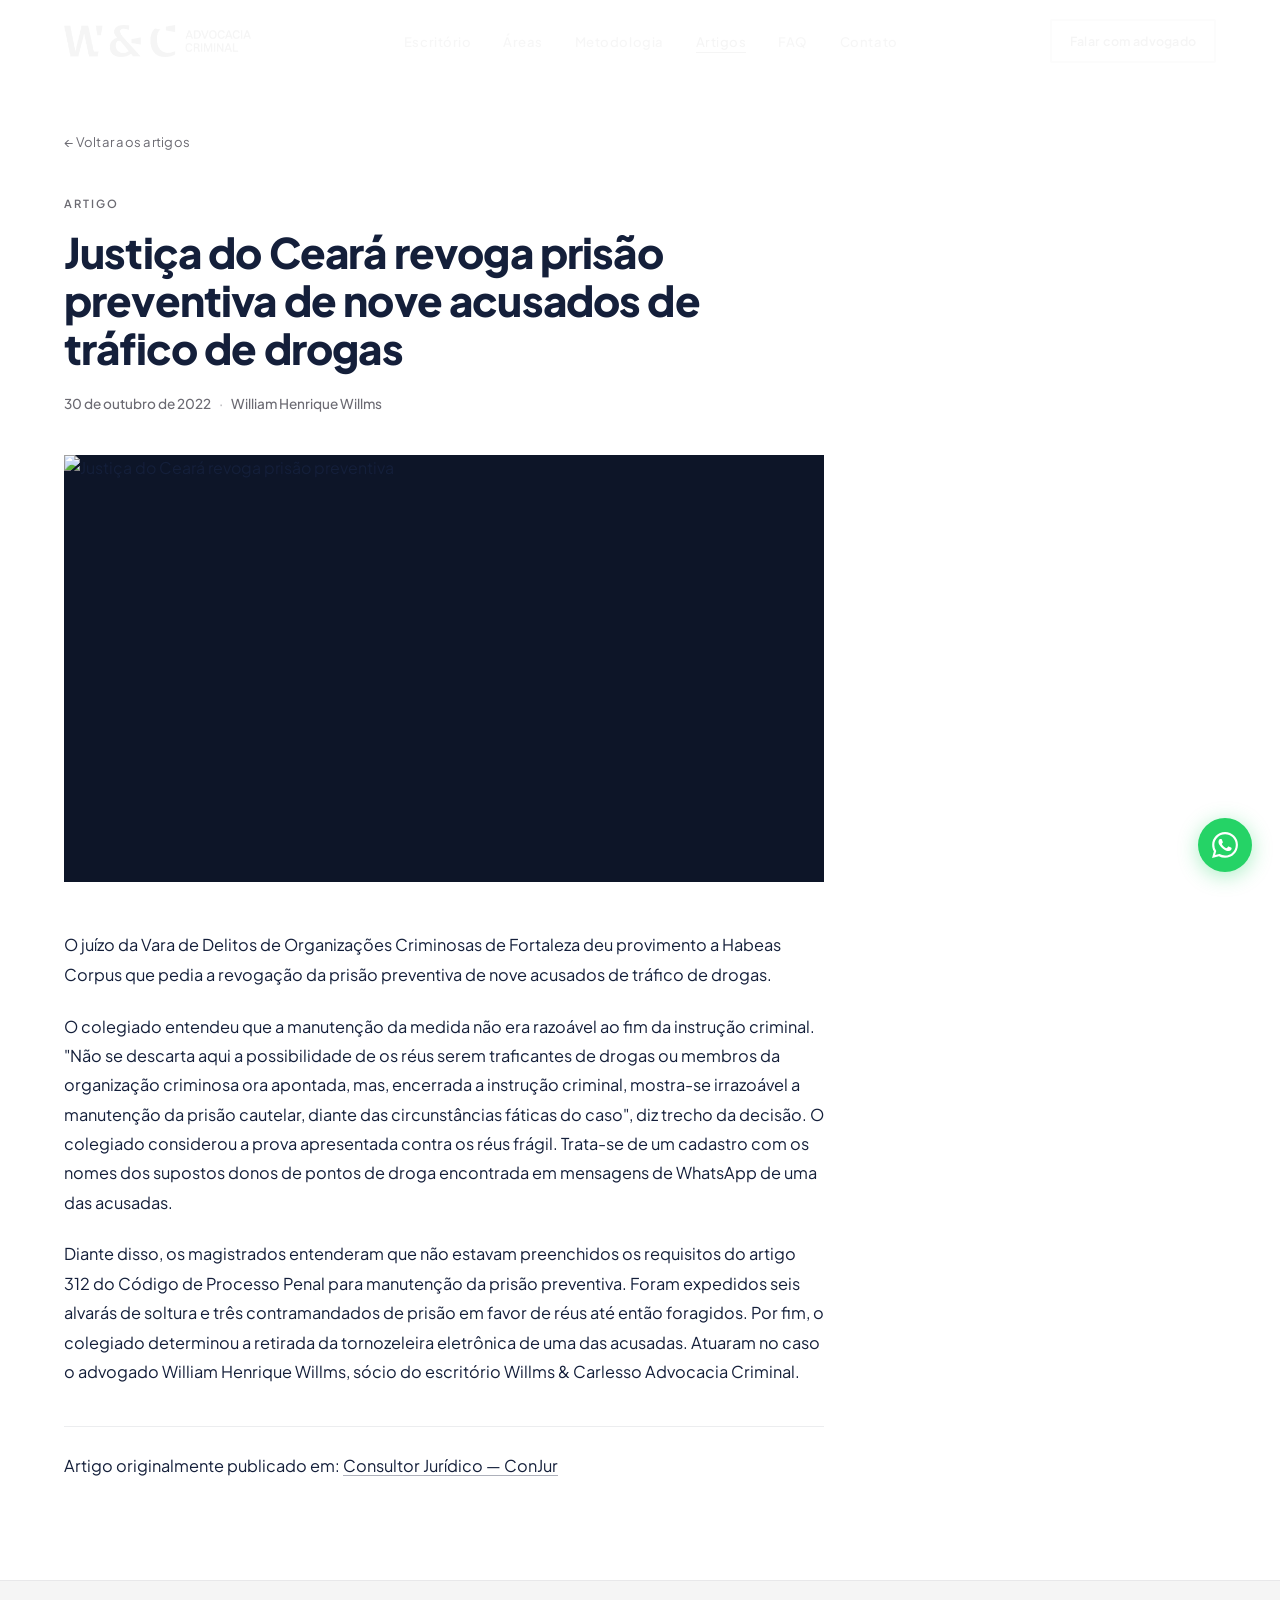
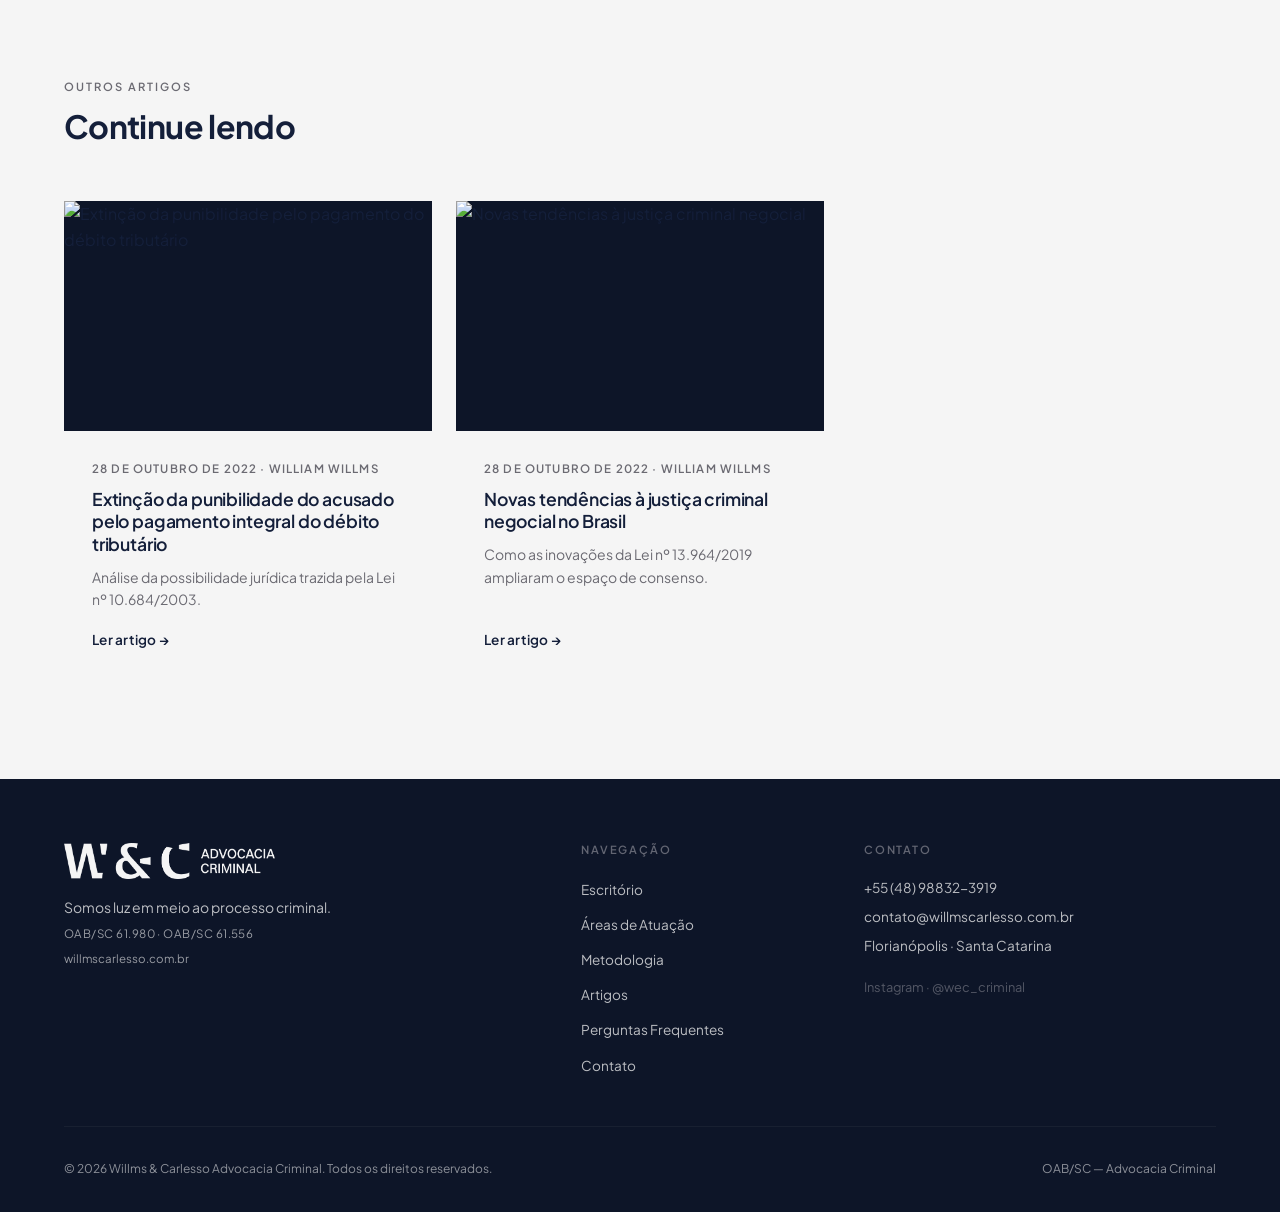
==== commit a8eff934: "feat: merge Sobre and Equipe into a single 'Escritório' section Consolidates two sections (firm desc" ====
--- a/artigos/justica-ceara.html
+++ b/artigos/justica-ceara.html
@@ -28,9 +28,8 @@
         <img src="../img/logo/Siglas_completas.png" alt="Willms & Carlesso Advocacia Criminal" class="logo-img">
       </a>
       <ul class="nav__menu" id="navMenu">
-        <li><a href="../index.html#sobre"       class="nav__link">Sobre</a></li>
+        <li><a href="../index.html#sobre"       class="nav__link">Escritório</a></li>
         <li><a href="../index.html#areas"       class="nav__link">Áreas</a></li>
-        <li><a href="../index.html#equipe"      class="nav__link">Equipe</a></li>
         <li><a href="../index.html#metodologia" class="nav__link">Metodologia</a></li>
         <li><a href="../index.html#artigos"     class="nav__link active">Artigos</a></li>
         <li><a href="../index.html#faq"         class="nav__link">FAQ</a></li>
@@ -129,9 +128,8 @@
         <nav class="footer__nav" aria-label="Navegação do rodapé">
           <h4 class="footer__nav-title">Navegação</h4>
           <ul>
-            <li><a href="../index.html#sobre">Sobre a Firma</a></li>
+            <li><a href="../index.html#sobre">Escritório</a></li>
             <li><a href="../index.html#areas">Áreas de Atuação</a></li>
-            <li><a href="../index.html#equipe">Nossa Equipe</a></li>
             <li><a href="../index.html#metodologia">Metodologia</a></li>
             <li><a href="../index.html#artigos">Artigos</a></li>
             <li><a href="../index.html#faq">Perguntas Frequentes</a></li>
--- a/css/style.css
+++ b/css/style.css
@@ -543,19 +543,58 @@
    ============================================================ */
 .sobre { background: var(--white); }
 
+/* Editorial intro (centralizado) */
+.sobre__intro {
+  max-width: 820px;
+  margin: 0 auto clamp(3.5rem, 6vw, 5rem);
+  text-align: center;
+}
+.sobre__intro .section-header {
+  max-width: none;
+  margin: 0 auto 2.5rem;
+  text-align: center;
+}
+.sobre__intro .section-header h2 {
+  color: var(--navy);
+  font-size: clamp(1.875rem, 3.2vw, 2.625rem);
+  letter-spacing: -.02em;
+}
+.sobre__lead p {
+  font-size: 1.02rem;
+  line-height: 1.8;
+  margin: 0 auto 1.15rem;
+  max-width: 720px;
+  color: var(--gray-2);
+}
+.sobre__lead p:last-child { margin-bottom: 0; }
+
+/* CTA centered with subtle divider */
+.sobre__cta {
+  margin-top: clamp(3rem, 5vw, 4rem);
+  padding-top: clamp(2rem, 4vw, 3rem);
+  border-top: 1px solid rgba(20,31,58,.08);
+  text-align: center;
+}
+
+/* Legacy 2-col grid kept (unused, harmless) */
 .sobre__grid {
   display: grid;
   grid-template-columns: 1fr 1fr;
-  gap: 6rem;
-  align-items: center;
-}
-
-/* Office photo */
+  gap: 4.5rem;
+  align-items: stretch;
+}
+
+/* Visual column flex-fills so the photo can stretch with the content */
+.sobre__visual { display: flex; }
+
+/* Office photo — stretches to match content height */
 .sobre__photo {
   width: 100%;
-  height: 440px;
+  flex: 1;
+  min-height: 460px;
   overflow: hidden;
   border-radius: 2px;
+  background: var(--navy-2);
 }
 .sobre__photo img {
   width: 100%; height: 100%;
@@ -566,67 +605,118 @@
 }
 .sobre__photo:hover img { transform: scale(1.03); }
 
+/* Content column — vertically centered for visual balance */
+.sobre__content {
+  display: flex;
+  flex-direction: column;
+  justify-content: center;
+}
 .sobre__content h2 { color: var(--navy); margin-bottom: 1.25rem; }
 .sobre__content p  { margin-bottom: 1.1rem; }
-
+.sobre__content .btn { align-self: flex-start; margin-top: .75rem; }
+
+/* Stats — full-width band with vertical separators */
 .sobre__stats {
-  display: grid; grid-template-columns: repeat(3,1fr); gap: 1.5rem;
-  padding: 2rem 0; margin: 1.75rem 0;
-  border-top: 1px solid var(--off-white);
-  border-bottom: 1px solid var(--off-white);
-}
-.stat__n {
-  display: block; font-family: var(--font-h);
-  font-size: 1.875rem; font-weight: 800;
-  color: var(--navy); line-height: 1;
-}
-.stat__l {
-  display: block; font-size: .72rem; font-weight: 600;
-  letter-spacing: .08em; text-transform: uppercase;
-  color: var(--gray-2); margin-top: .3rem;
-}
-
-/* ============================================================
-   ÁREAS
-   ============================================================ */
-.areas { background: var(--navy); }
-
-.areas__grid {
   display: grid;
   grid-template-columns: repeat(3, 1fr);
-  gap: 1px;
-  background: rgba(168,167,175,.12);
-  margin-bottom: 3rem;
-}
-
-.area-card {
-  background: var(--navy);
-  padding: 2.5rem 2rem;
+  gap: 0;
+  margin-top: 4.5rem;
+  padding: 2.5rem 0;
+  border-top: 1px solid rgba(20,31,58,.08);
+  border-bottom: 1px solid rgba(20,31,58,.08);
+}
+.sobre__stats .stat {
+  text-align: center;
+  padding: 0 1.5rem;
   position: relative;
-  overflow: hidden;
-  transition: background var(--dur);
-}
-.area-card::after {
+}
+.sobre__stats .stat + .stat::before {
   content: '';
   position: absolute;
-  bottom: 0; left: 0; right: 100%;
-  height: 2px;
-  background: var(--gray-3);
-  transition: right .4s ease;
-}
-.area-card:hover { background: var(--navy-3); }
-.area-card:hover::after { right: 0; }
-
-.area-card__n {
-  display: block; font-family: var(--font-h);
-  font-size: 2rem; font-weight: 800;
-  color: var(--gray); opacity: .2;
-  line-height: 1; margin-bottom: 1.25rem;
-}
-.area-card h3 { font-size: 1.05rem; color: var(--off-white); margin-bottom: .625rem; font-weight: 600; }
-.area-card p  { font-size: .875rem; color: rgba(245,245,245,.8); line-height: 1.6; }
-
-.areas__cta { text-align: center; }
+  left: 0; top: 18%; bottom: 18%;
+  width: 1px;
+  background: rgba(20,31,58,.08);
+}
+.stat__n {
+  display: block;
+  font-family: var(--font-h);
+  font-size: clamp(1.875rem, 3vw, 2.5rem);
+  font-weight: 800;
+  color: var(--navy);
+  line-height: 1;
+  letter-spacing: -.02em;
+}
+.stat__l {
+  display: block;
+  font-size: .72rem;
+  font-weight: 600;
+  letter-spacing: .12em;
+  text-transform: uppercase;
+  color: var(--gray-2);
+  margin-top: .625rem;
+}
+
+/* ============================================================
+   ÁREAS — editorial split (intro sticky + lista numerada)
+   ============================================================ */
+.areas { background: var(--navy); }
+
+.areas__layout {
+  display: grid;
+  grid-template-columns: 0.85fr 1.15fr;
+  gap: 4.5rem;
+  align-items: start;
+}
+
+/* Intro column (sticky on scroll) */
+.areas__intro { position: sticky; top: 110px; }
+.areas__intro .section-header { margin-bottom: 2.25rem; max-width: none; }
+.areas__intro .section-header p { font-size: .95rem; line-height: 1.75; }
+.areas__cta { text-align: left; }
+
+/* List of areas (right column) */
+.areas__list {
+  list-style: none;
+  margin: 0;
+  padding: 0;
+  display: flex;
+  flex-direction: column;
+}
+.area-row {
+  display: grid;
+  grid-template-columns: 56px 1fr;
+  gap: 1.5rem;
+  align-items: start;
+  padding: 1.75rem 0;
+  border-bottom: 1px solid rgba(168,167,175,.12);
+  transition: padding-left var(--dur) var(--ease);
+}
+.area-row:first-child {
+  padding-top: 0;
+  border-top: 1px solid rgba(168,167,175,.12);
+}
+.area-row:hover { padding-left: 8px; }
+.area-row__n {
+  font-family: var(--font-h);
+  font-size: 1.625rem;
+  font-weight: 800;
+  color: rgba(168,167,175,.45);
+  letter-spacing: -.02em;
+  line-height: 1;
+  padding-top: .375rem;
+}
+.area-row__body h3 {
+  font-size: 1.2rem;
+  color: var(--off-white);
+  margin-bottom: .5rem;
+  font-weight: 600;
+  letter-spacing: -.01em;
+}
+.area-row__body p {
+  font-size: .9rem;
+  color: rgba(245,245,245,.78);
+  line-height: 1.65;
+}
 
 /* ============================================================
    EQUIPE
@@ -638,7 +728,7 @@
   grid-template-columns: repeat(2, 1fr);
   gap: 3rem;
   max-width: 900px;
-  margin: 0 auto 3.5rem;
+  margin: 0 auto;
   align-items: start;
 }
 
@@ -1055,11 +1145,13 @@
   .hero__foot-inner { column-gap: 1.5rem; }
 
   /* Sobre: stack, photo becomes banner */
-  .sobre__grid { grid-template-columns: 1fr; gap: 2.5rem; }
-  .sobre__photo { height: 320px; }
-
-  /* Areas */
-  .areas__grid { grid-template-columns: repeat(2, 1fr); }
+  .sobre__grid { grid-template-columns: 1fr; gap: 2.5rem; align-items: stretch; }
+  .sobre__photo { min-height: 0; height: 320px; flex: 0 0 auto; }
+  .sobre__stats { margin-top: 3rem; padding: 2rem 0; }
+
+  /* Areas: stack intro on top, list below */
+  .areas__layout { grid-template-columns: 1fr; gap: 3rem; }
+  .areas__intro  { position: static; top: auto; }
 
   /* Equipe */
   .equipe__grid { grid-template-columns: 1fr; max-width: 420px; gap: 2.5rem; }
@@ -1160,8 +1252,12 @@
   .artigos__grid { grid-template-columns: 1fr; }
   .art-card__body { padding: 1.5rem 1.5rem 1.75rem; }
 
-  /* Areas */
-  .areas__grid { grid-template-columns: 1fr; gap: 1px; }
+  /* Areas: tighter rows */
+  .area-row { grid-template-columns: 44px 1fr; gap: 1.25rem; padding: 1.5rem 0; }
+  .area-row__n { font-size: 1.375rem; }
+  .area-row__body h3 { font-size: 1.05rem; }
+  .areas__cta { text-align: center; }
+  .areas__cta .btn { width: 100%; max-width: 320px; justify-content: center; }
 
   /* Equipe */
   .equipe__grid { max-width: none; }
@@ -1215,14 +1311,19 @@
    RESPONSIVE — 480px
    ============================================================ */
 @media (max-width: 480px) {
-  .sobre__stats { grid-template-columns: repeat(3,1fr); gap: .875rem; padding: 1.5rem 0; margin: 1.25rem 0; }
+  .sobre__stats { grid-template-columns: repeat(3,1fr); padding: 1.75rem 0; margin-top: 2.5rem; }
+  .sobre__stats .stat { padding: 0 .5rem; }
+  .stat__l { font-size: .62rem; letter-spacing: .08em; }
   .stat__n { font-size: 1.5rem; }
   .sobre__photo { height: 240px; }
 
   .google-badge { gap: .5rem; flex-wrap: wrap; justify-content: center; }
 
-  /* Area cards: more compact padding */
-  .area-card { padding: 1.875rem 1.5rem; }
+  /* Area rows: compact for very small screens */
+  .area-row { grid-template-columns: 36px 1fr; gap: 1rem; padding: 1.25rem 0; }
+  .area-row__n { font-size: 1.125rem; padding-top: .25rem; }
+  .area-row__body h3 { font-size: 1rem; }
+  .area-row__body p  { font-size: .85rem; }
 
   /* Equipe: photo keeps aspect-ratio, body padding tight */
   .adv-card__body { padding: 0; }
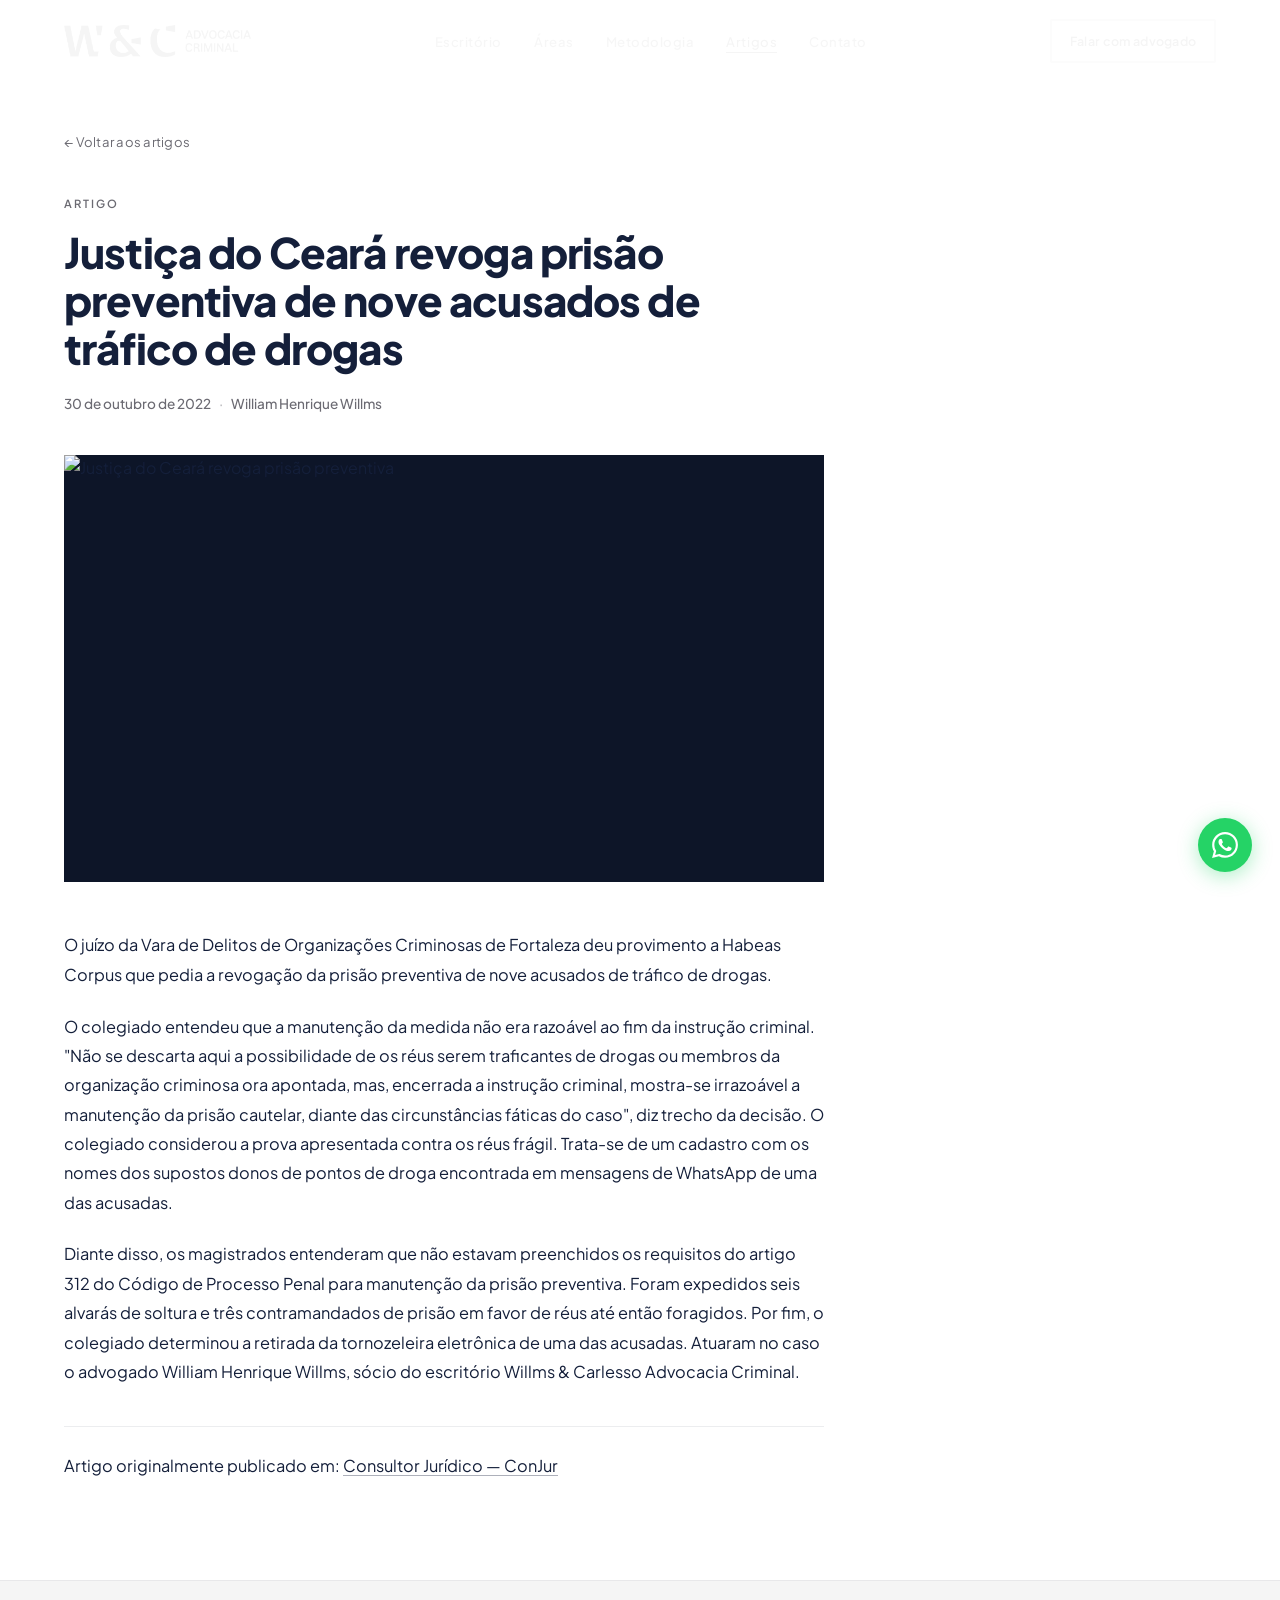
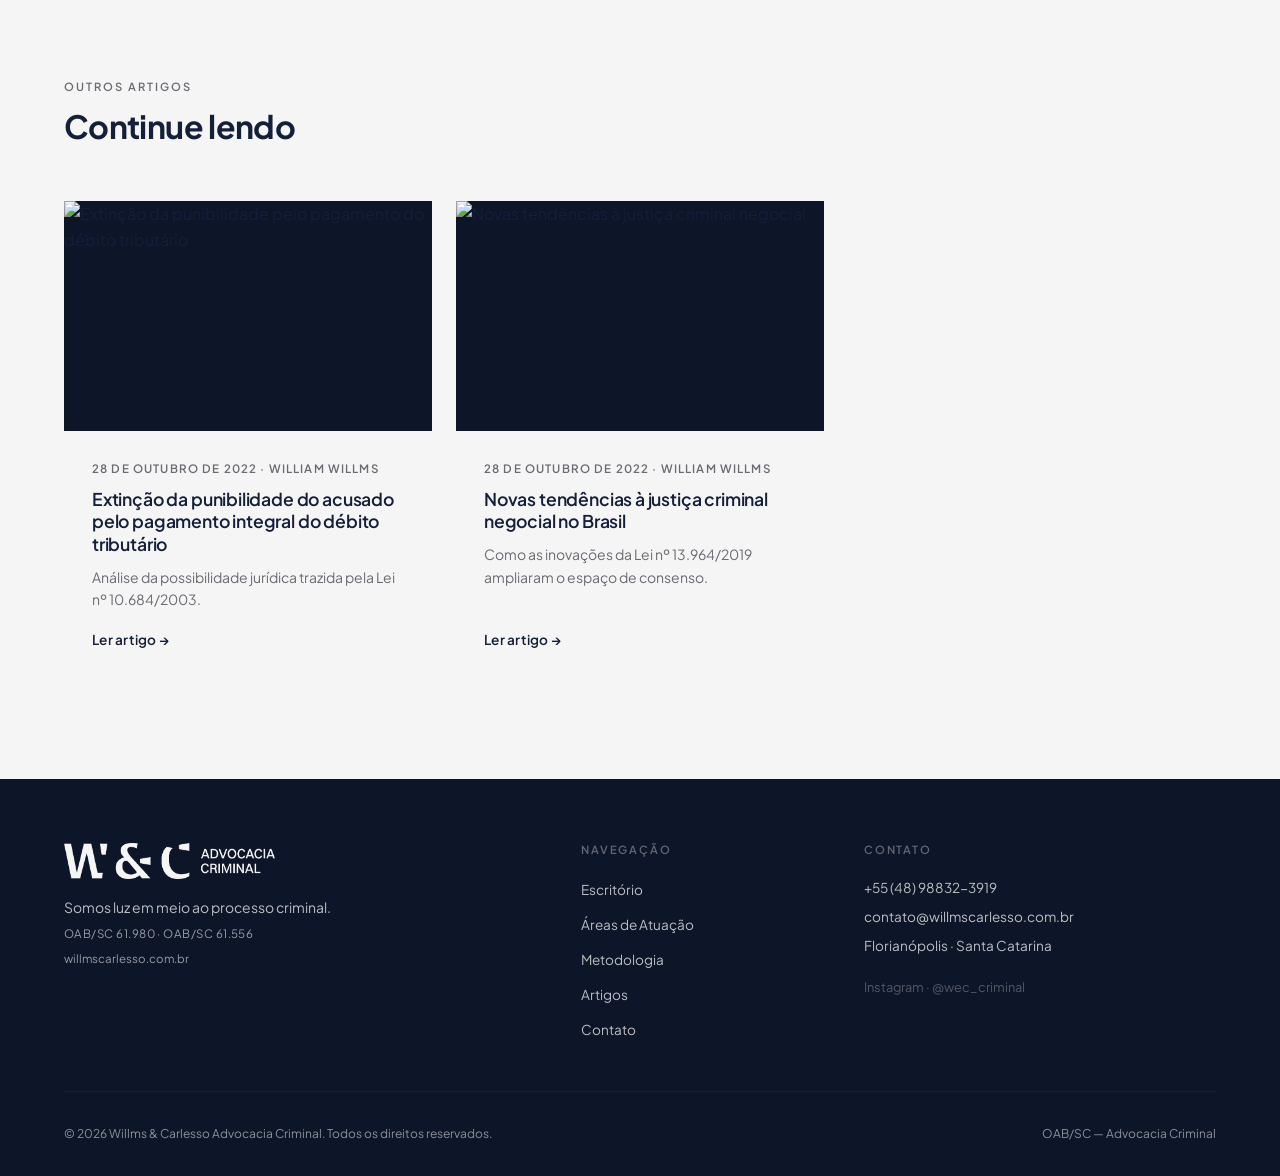
==== commit 142d78f8: "remove: CTA-mid and FAQ sections entirely - Drop 'Seu caso não pode esperar' conversion band between" ====
--- a/artigos/justica-ceara.html
+++ b/artigos/justica-ceara.html
@@ -32,7 +32,6 @@
         <li><a href="../index.html#areas"       class="nav__link">Áreas</a></li>
         <li><a href="../index.html#metodologia" class="nav__link">Metodologia</a></li>
         <li><a href="../index.html#artigos"     class="nav__link active">Artigos</a></li>
-        <li><a href="../index.html#faq"         class="nav__link">FAQ</a></li>
         <li><a href="../index.html#contato"     class="nav__link">Contato</a></li>
       </ul>
       <a href="https://wa.me/5548988323919" target="_blank" rel="noopener" class="btn btn--outline-light nav__cta">
@@ -132,7 +131,6 @@
             <li><a href="../index.html#areas">Áreas de Atuação</a></li>
             <li><a href="../index.html#metodologia">Metodologia</a></li>
             <li><a href="../index.html#artigos">Artigos</a></li>
-            <li><a href="../index.html#faq">Perguntas Frequentes</a></li>
             <li><a href="../index.html#contato">Contato</a></li>
           </ul>
         </nav>
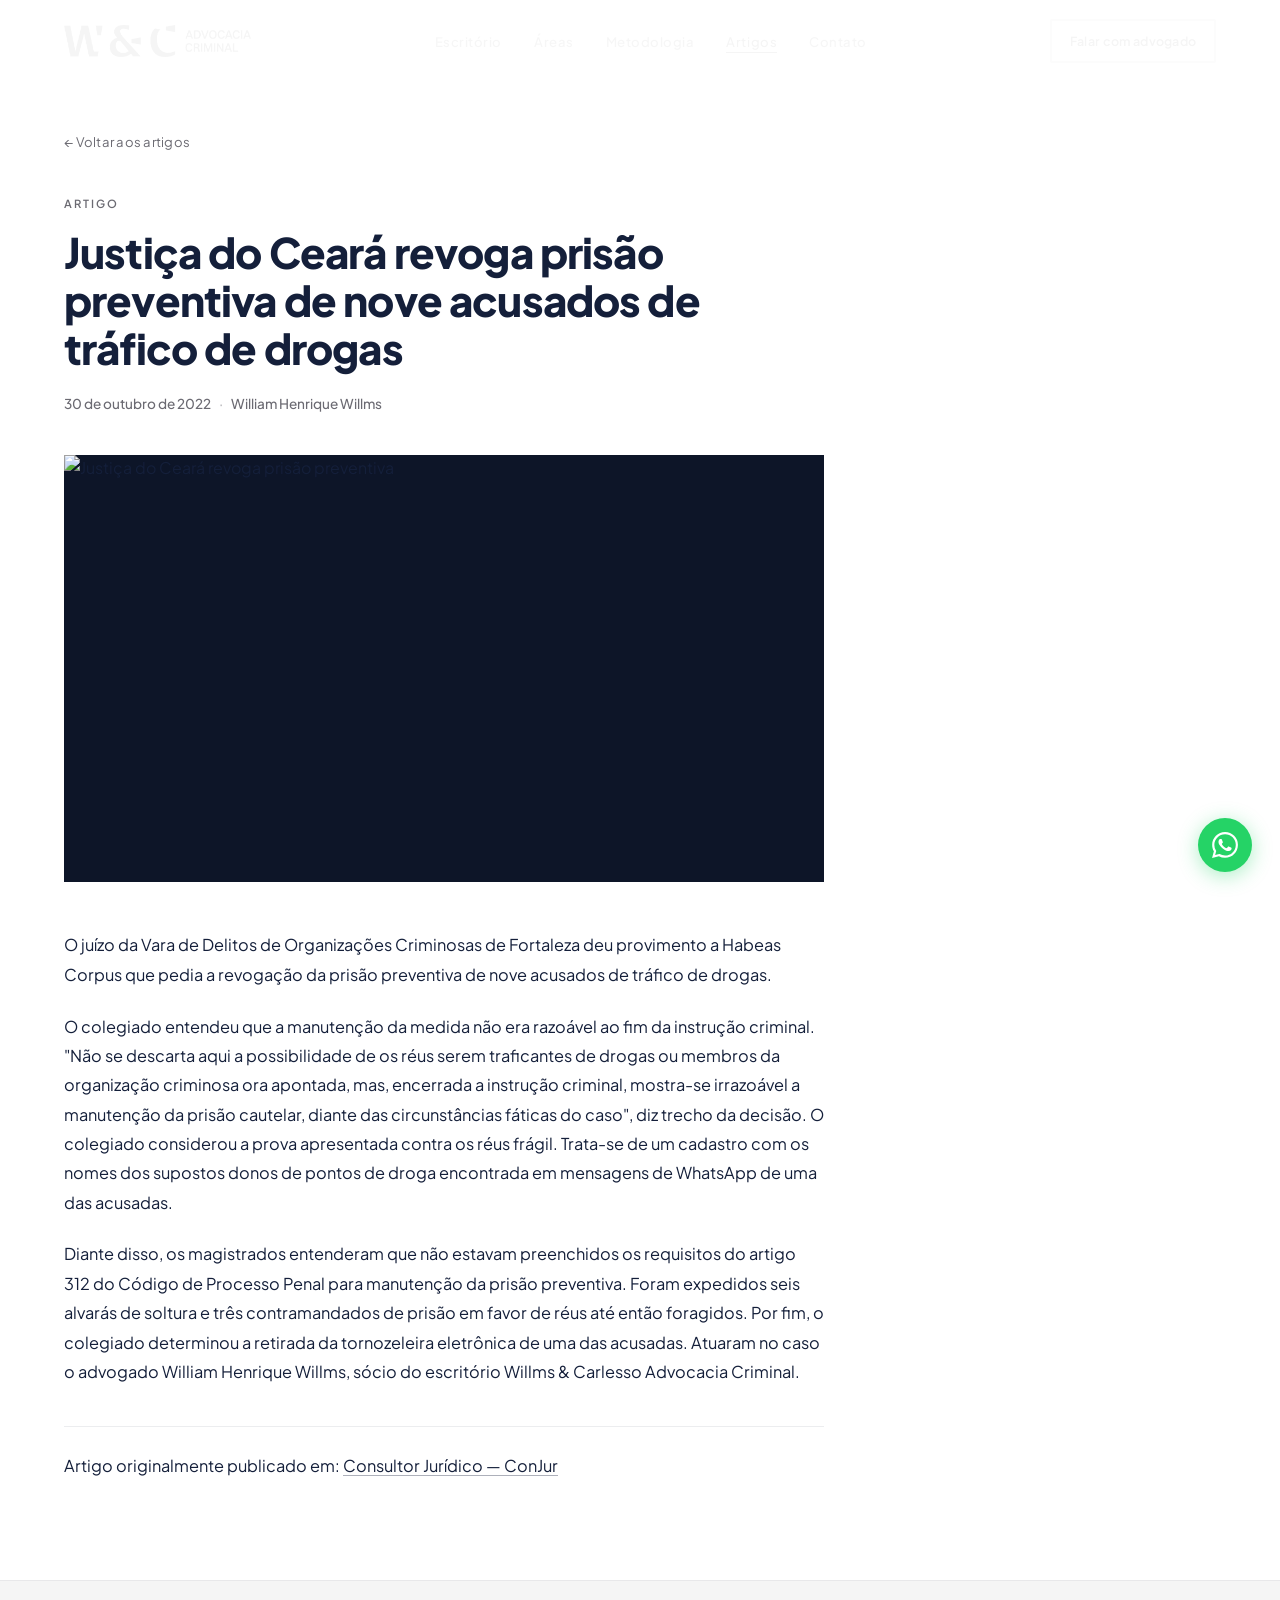
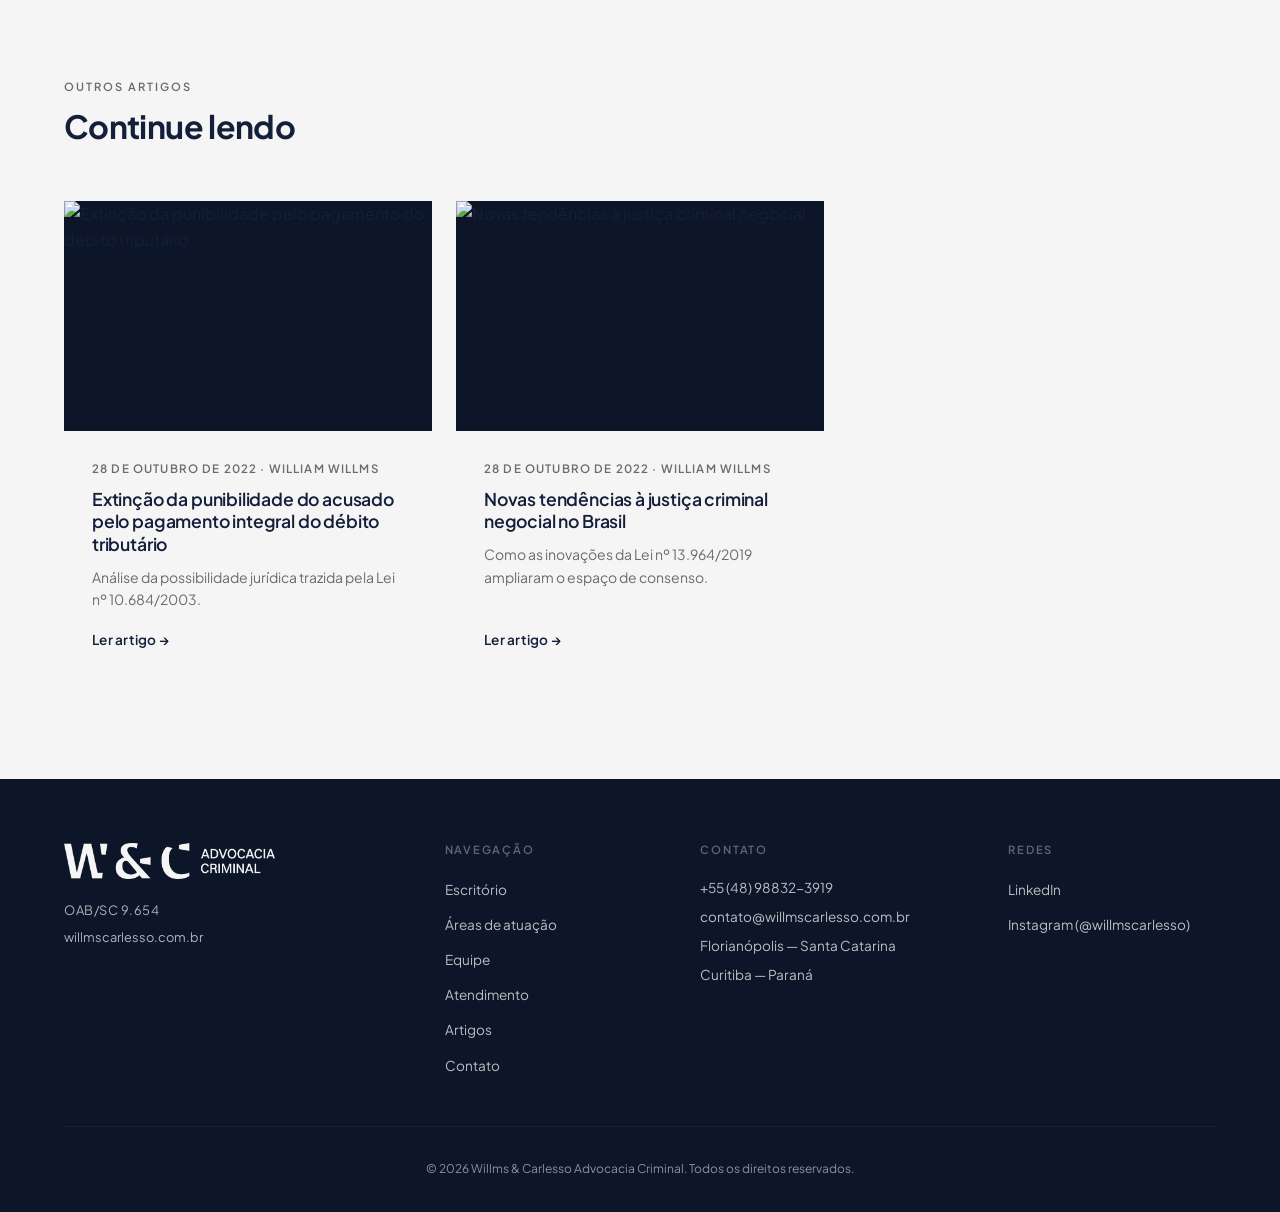
==== commit 1702e2e5: "content: rebuild footer — 4 columns + new copy - Brand column: logo, OAB/SC 9.654 (firm), willmscarl" ====
--- a/artigos/justica-ceara.html
+++ b/artigos/justica-ceara.html
@@ -120,16 +120,16 @@
           <div class="footer__logo">
             <img src="../img/logo/Siglas_completas.png" alt="Willms & Carlesso Advocacia Criminal" class="logo-img logo-img--footer">
           </div>
-          <p>Somos luz em meio ao processo criminal.</p>
-          <p class="footer__oab">OAB/SC 61.980 · OAB/SC 61.556</p>
+          <p class="footer__oab">OAB/SC 9.654</p>
           <p class="footer__copy-small">willmscarlesso.com.br</p>
         </div>
         <nav class="footer__nav" aria-label="Navegação do rodapé">
           <h4 class="footer__nav-title">Navegação</h4>
           <ul>
             <li><a href="../index.html#sobre">Escritório</a></li>
-            <li><a href="../index.html#areas">Áreas de Atuação</a></li>
-            <li><a href="../index.html#metodologia">Metodologia</a></li>
+            <li><a href="../index.html#areas">Áreas de atuação</a></li>
+            <li><a href="../index.html#sobre">Equipe</a></li>
+            <li><a href="../index.html#contato">Atendimento</a></li>
             <li><a href="../index.html#artigos">Artigos</a></li>
             <li><a href="../index.html#contato">Contato</a></li>
           </ul>
@@ -138,15 +138,19 @@
           <h4 class="footer__nav-title">Contato</h4>
           <p>+55 (48) 98832-3919</p>
           <p>contato@willmscarlesso.com.br</p>
-          <p>Florianópolis · Santa Catarina</p>
-          <a href="https://instagram.com/wec_criminal" target="_blank" rel="noopener" class="footer__social">
-            Instagram · @wec_criminal
-          </a>
+          <p>Florianópolis — Santa Catarina</p>
+          <p>Curitiba — Paraná</p>
+        </div>
+        <div class="footer__redes">
+          <h4 class="footer__nav-title">Redes</h4>
+          <ul>
+            <li><a href="#" target="_blank" rel="noopener">LinkedIn</a></li>
+            <li><a href="https://instagram.com/willmscarlesso" target="_blank" rel="noopener">Instagram (@willmscarlesso)</a></li>
+          </ul>
         </div>
       </div>
       <div class="footer__bottom">
-        <p>© 2026 Willms & Carlesso Advocacia Criminal. Todos os direitos reservados.</p>
-        <p>OAB/SC — Advocacia Criminal</p>
+        <p>© 2026 Willms &amp; Carlesso Advocacia Criminal. Todos os direitos reservados.</p>
       </div>
     </div>
   </footer>
--- a/css/style.css
+++ b/css/style.css
@@ -470,6 +470,15 @@
 }
 .art-card:hover .art-card__img img { transform: scale(1.04); }
 
+/* Text-only variant (no preview image): top accent bar + roomier padding */
+.art-card--text {
+  border-top: 2px solid var(--navy);
+}
+.art-card--text .art-card__body {
+  padding: 2rem 1.875rem 2.25rem;
+  gap: .75rem;
+}
+
 .art-card__body {
   padding: 1.75rem 1.75rem 2rem;
   display: flex;
@@ -796,10 +805,10 @@
 
 .steps {
   display: grid;
-  grid-template-columns: repeat(3, 1fr);
-  gap: 2.5rem;
+  grid-template-columns: repeat(4, 1fr);
+  gap: 2rem;
   position: relative;
-  max-width: 1040px;
+  max-width: 1140px;
   margin: 0 auto 3.5rem;
 }
 
@@ -808,13 +817,13 @@
   content: '';
   position: absolute;
   top: 32px;
-  left: 12%;
-  right: 12%;
+  left: 10%;
+  right: 10%;
   height: 1px;
   background: linear-gradient(to right,
     rgba(168,167,175,0) 0%,
-    rgba(168,167,175,.22) 18%,
-    rgba(168,167,175,.22) 82%,
+    rgba(168,167,175,.22) 14%,
+    rgba(168,167,175,.22) 86%,
     rgba(168,167,175,0) 100%
   );
   z-index: 0;
@@ -1047,8 +1056,128 @@
 }
 .escritorio--social p a:hover { opacity: .65; }
 
+/* Two-column layout: cards (left) + form (right) */
+.contato__layout {
+  display: grid;
+  grid-template-columns: 0.85fr 1.15fr;
+  gap: 3.5rem;
+  align-items: stretch;
+}
+
+/* LEFT: stacked contact cards — flex column that stretches to match form */
+.contato__cards {
+  display: flex;
+  flex-direction: column;
+  gap: 1rem;
+}
+.contact-card {
+  background: var(--white);
+  padding: 1.875rem 1.875rem;
+  border-top: 2px solid var(--navy);
+  flex: 1;
+  display: flex;
+  flex-direction: column;
+  justify-content: center;
+}
+.contact-card__label {
+  display: block;
+  font-family: var(--font-b);
+  font-size: .7rem;
+  font-weight: 600;
+  letter-spacing: .18em;
+  text-transform: uppercase;
+  color: var(--gray-2);
+  margin-bottom: 1rem;
+}
+.contact-card p {
+  font-size: .9rem;
+  color: var(--navy);
+  line-height: 1.7;
+  margin: 0;
+}
+
+/* Atendimento card — phone large on white bg */
+.contact-card__phone {
+  display: block;
+  font-family: var(--font-h);
+  font-size: clamp(1.25rem, 2vw, 1.55rem);
+  font-weight: 800;
+  color: var(--navy);
+  letter-spacing: -.015em;
+  margin-bottom: .5rem;
+  transition: opacity var(--dur);
+}
+.contact-card__phone:hover { opacity: .7; }
+.contact-card__email {
+  display: inline-block;
+  font-size: .9rem;
+  color: var(--gray-2);
+  word-break: break-word;
+  transition: color var(--dur);
+}
+.contact-card__email:hover { color: var(--navy); }
+
+/* RIGHT: form */
+.contato__form-wrap {
+  background: var(--white);
+  padding: 2.25rem 2.25rem 2.5rem;
+  border-top: 2px solid var(--navy);
+}
+.contato__form-header { margin-bottom: 1.75rem; }
+.contato__form-header .eyebrow { margin-bottom: 0; color: var(--navy); }
+.contato__form {
+  display: flex;
+  flex-direction: column;
+  gap: 1.25rem;
+}
+.form-field {
+  display: flex;
+  flex-direction: column;
+  gap: .375rem;
+}
+.form-field label {
+  font-family: var(--font-b);
+  font-size: .72rem;
+  font-weight: 600;
+  letter-spacing: .14em;
+  text-transform: uppercase;
+  color: var(--gray-2);
+}
+.form-field__hint {
+  font-weight: 500;
+  text-transform: none;
+  letter-spacing: 0;
+  color: var(--gray);
+  margin-left: .25rem;
+}
+.form-field input,
+.form-field textarea {
+  font-family: var(--font-b);
+  font-size: .95rem;
+  color: var(--navy);
+  padding: .65rem 0;
+  border: 0;
+  border-bottom: 1px solid rgba(20,31,58,.18);
+  background: transparent;
+  transition: border-color var(--dur);
+  width: 100%;
+}
+.form-field input::placeholder,
+.form-field textarea::placeholder { color: var(--gray); }
+.form-field input:focus,
+.form-field textarea:focus {
+  outline: none;
+  border-bottom-color: var(--navy);
+}
+.form-field textarea {
+  resize: vertical;
+  min-height: 90px;
+  padding-top: .75rem;
+}
+.contato__form .btn { margin-top: 1rem; }
+
 /* Map */
-.contato__map { margin-top: 3rem; }
+.contato__map { margin-top: 3.5rem; }
 .contato__map-header {
   display: flex;
   justify-content: space-between;
@@ -1086,35 +1215,34 @@
 .footer { background: var(--navy-2); padding: 4rem 0 2rem; }
 
 .footer__grid {
-  display: grid; grid-template-columns: 2fr 1fr 1.5fr; gap: 3rem;
+  display: grid; grid-template-columns: 1.6fr 1fr 1.25fr 1fr; gap: 3rem;
   padding-bottom: 3rem;
   border-bottom: 1px solid rgba(168,167,175,.07); margin-bottom: 2rem;
 }
-.footer__brand .footer__logo { margin-bottom: 1rem; }
+.footer__brand .footer__logo { margin-bottom: 1.25rem; }
 .footer__brand p { font-size: .875rem; color: rgba(245,245,245,.75); margin-bottom: .3rem; }
-.footer__oab        { font-size: .72rem !important; color: rgba(245,245,245,.6) !important; letter-spacing: .04em; }
-.footer__copy-small { font-size: .72rem !important; color: rgba(245,245,245,.6) !important; margin-top: .25rem !important; }
+.footer__oab        { font-size: .8rem !important; color: rgba(245,245,245,.7) !important; letter-spacing: .04em; }
+.footer__copy-small { font-size: .8rem !important; color: rgba(245,245,245,.7) !important; margin-top: .15rem !important; }
 
 .footer__nav-title {
   font-family: var(--font-b); font-size: .7rem; font-weight: 600;
   letter-spacing: .16em; text-transform: uppercase;
   color: var(--gray); opacity: .55; margin-bottom: 1.25rem;
 }
-.footer__nav ul { display: flex; flex-direction: column; gap: .55rem; }
-.footer__nav a  { font-size: .85rem; color: rgba(245,245,245,.75); transition: color var(--dur); }
-.footer__nav a:hover { color: var(--off-white); }
+.footer__nav ul,
+.footer__redes ul {
+  display: flex; flex-direction: column; gap: .55rem;
+}
+.footer__nav a,
+.footer__redes a {
+  font-size: .85rem; color: rgba(245,245,245,.75);
+  transition: color var(--dur);
+}
+.footer__nav a:hover,
+.footer__redes a:hover { color: var(--off-white); }
 .footer__contact p { font-size: .85rem; color: rgba(245,245,245,.75); margin-bottom: .35rem; }
-.footer__social {
-  display: inline-block; margin-top: .875rem;
-  font-size: .8rem; color: var(--gray); opacity: .45;
-  transition: opacity var(--dur);
-}
-.footer__social:hover { opacity: 1; }
-
-.footer__bottom {
-  display: flex; justify-content: space-between; align-items: center;
-  gap: 1rem; flex-wrap: wrap;
-}
+
+.footer__bottom { text-align: center; }
 .footer__bottom p { font-size: .75rem; color: rgba(245,245,245,.55); }
 
 /* ============================================================
@@ -1160,11 +1288,12 @@
   .faq__layout { grid-template-columns: 1fr; }
   .faq__side   { display: none; }
 
-  /* Contato */
+  /* Contato: stack columns at tablet */
+  .contato__layout { grid-template-columns: 1fr; gap: 2.5rem; }
   .contato__offices { grid-template-columns: 1fr 1fr; }
 
   /* Footer */
-  .footer__grid { grid-template-columns: 1fr 1fr; }
+  .footer__grid { grid-template-columns: 1fr 1fr 1fr; }
   .footer__brand { grid-column: 1 / -1; }
 }
 
@@ -1301,10 +1430,11 @@
   .contato__offices { grid-template-columns: 1fr; }
   .contato__map-frame { height: 320px; }
   .contato__map { margin-top: 2rem; }
+  .contato__form-wrap { padding: 1.75rem 1.5rem 2rem; }
+  .contact-card { padding: 1.5rem 1.5rem; }
 
   /* Footer */
   .footer__grid   { grid-template-columns: 1fr; gap: 2rem; }
-  .footer__bottom { flex-direction: column; text-align: center; }
 }
 
 /* ============================================================
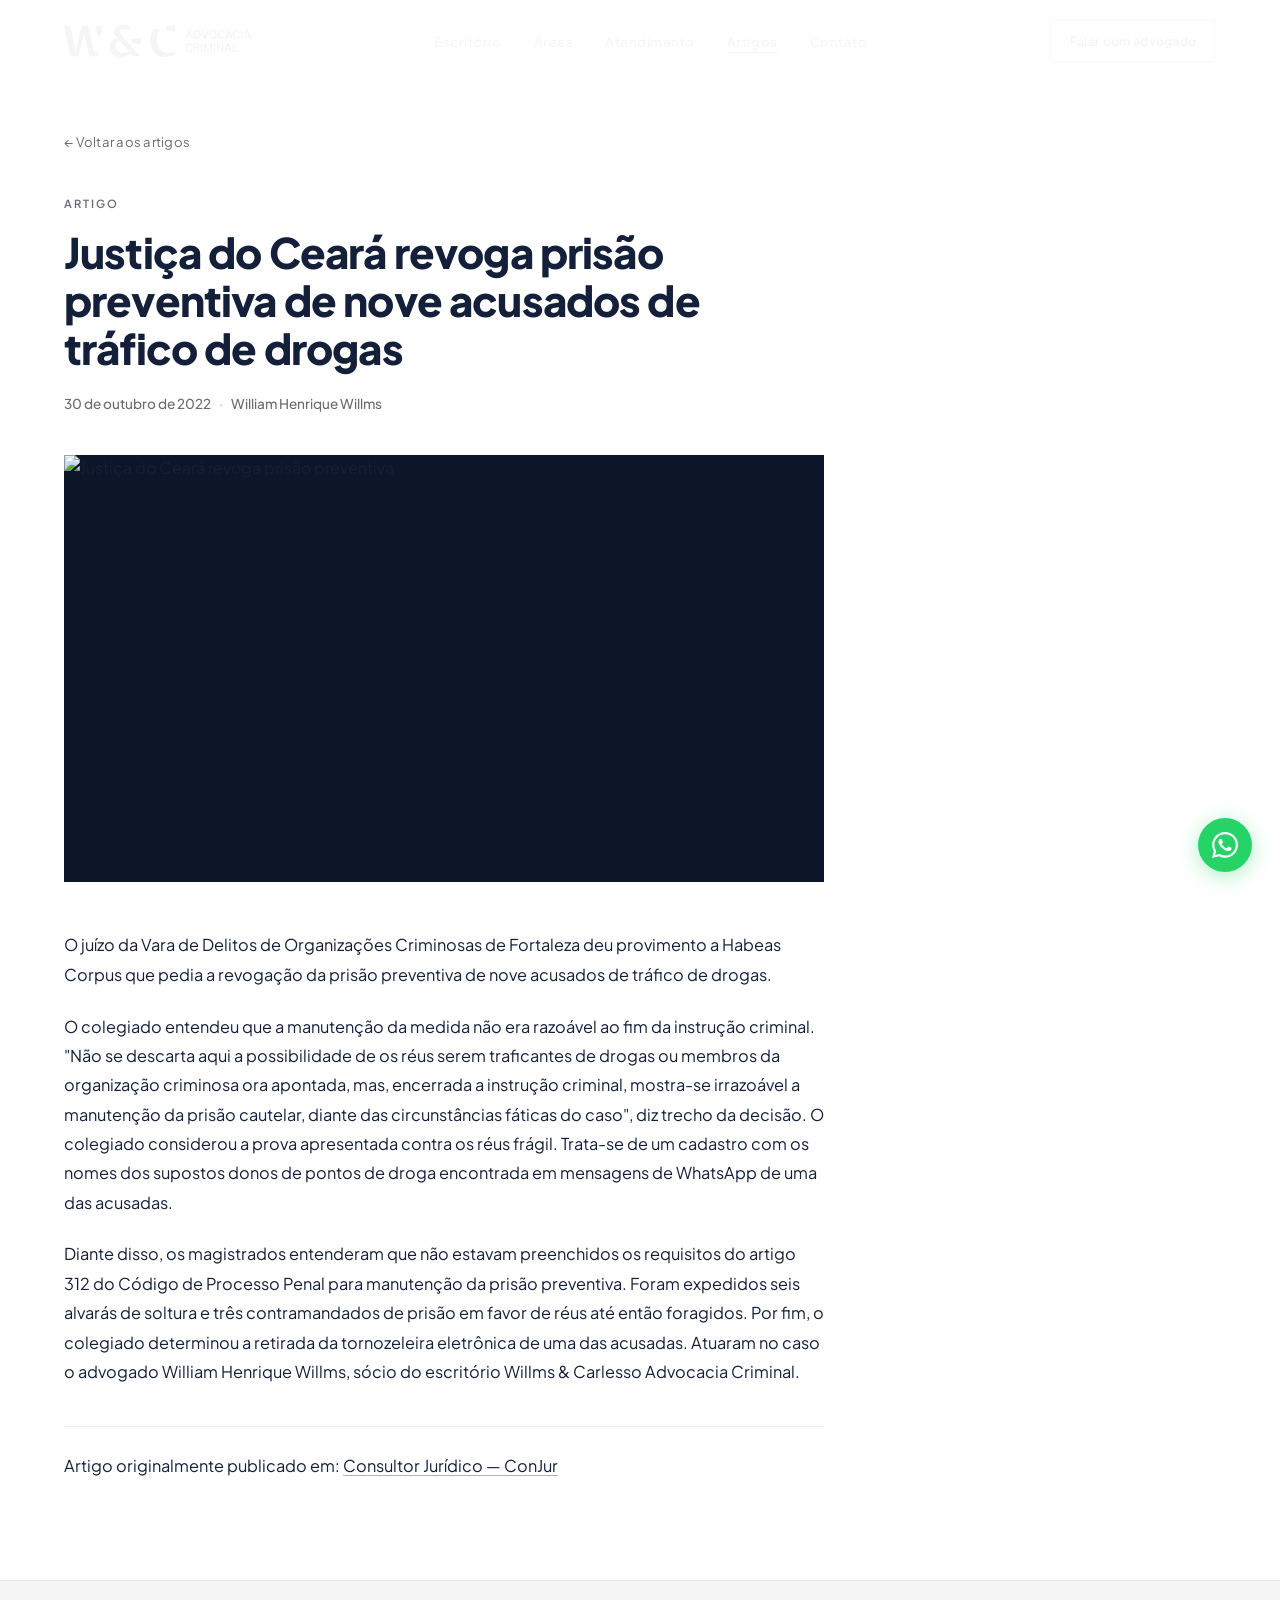
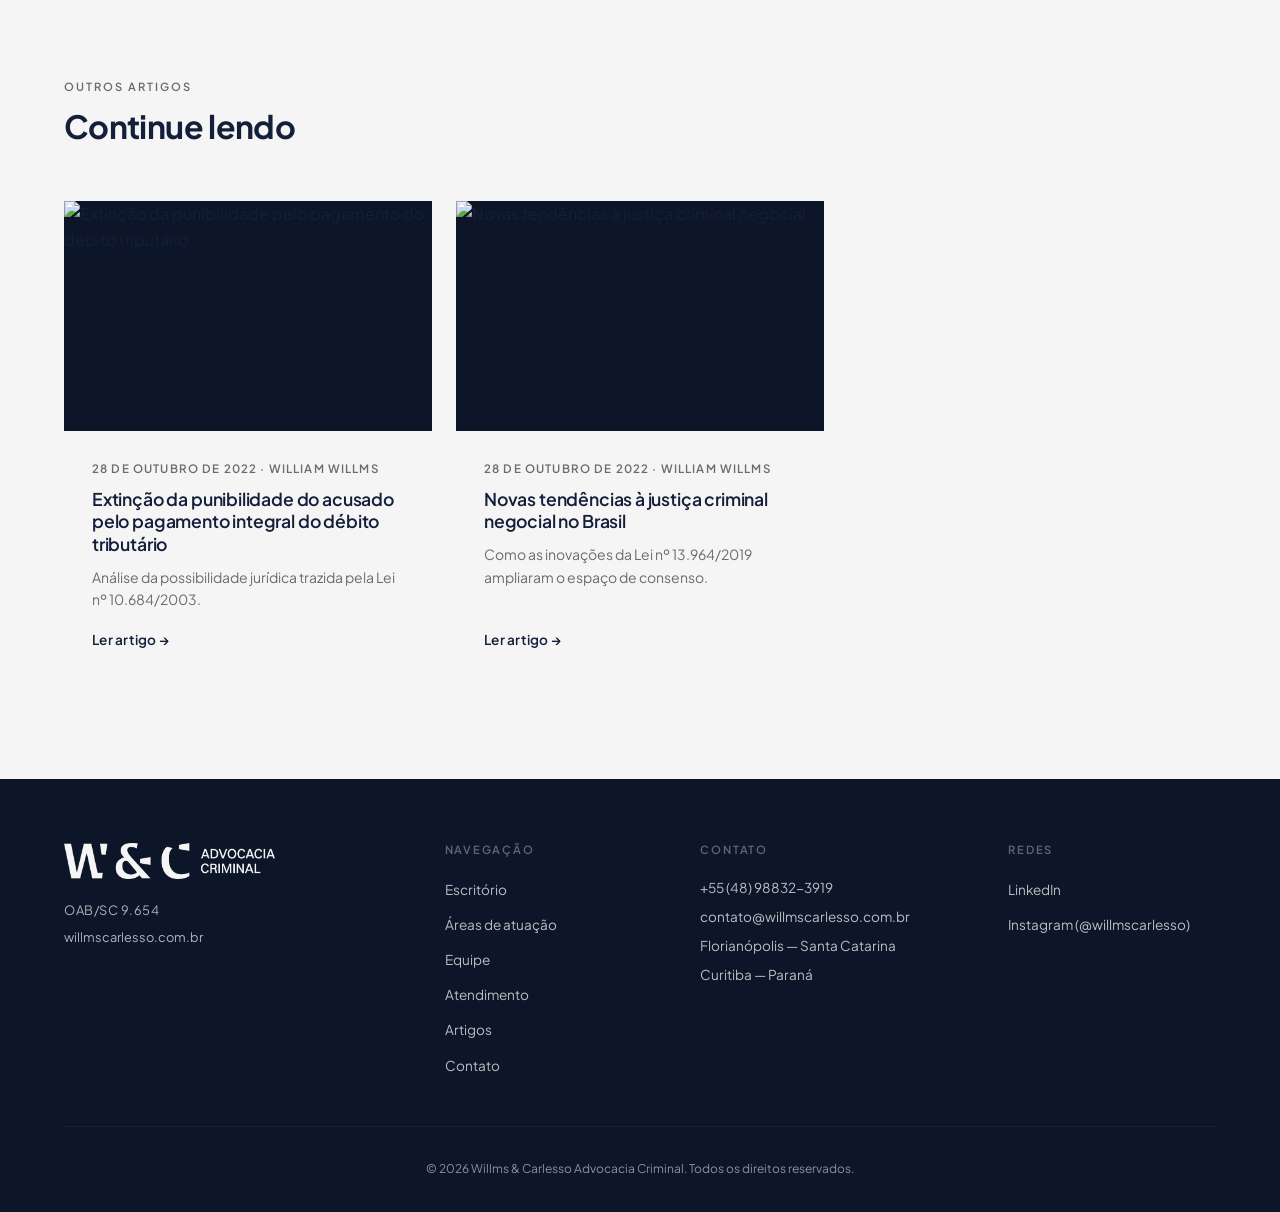
==== commit b7817f67: "chore: rename nav label 'Metodologia' to 'Atendimento' Section anchor stays #metodologia — only the " ====
--- a/artigos/justica-ceara.html
+++ b/artigos/justica-ceara.html
@@ -30,7 +30,7 @@
       <ul class="nav__menu" id="navMenu">
         <li><a href="../index.html#sobre"       class="nav__link">Escritório</a></li>
         <li><a href="../index.html#areas"       class="nav__link">Áreas</a></li>
-        <li><a href="../index.html#metodologia" class="nav__link">Metodologia</a></li>
+        <li><a href="../index.html#metodologia" class="nav__link">Atendimento</a></li>
         <li><a href="../index.html#artigos"     class="nav__link active">Artigos</a></li>
         <li><a href="../index.html#contato"     class="nav__link">Contato</a></li>
       </ul>
@@ -144,7 +144,7 @@
         <div class="footer__redes">
           <h4 class="footer__nav-title">Redes</h4>
           <ul>
-            <li><a href="#" target="_blank" rel="noopener">LinkedIn</a></li>
+            <li><a href="https://www.linkedin.com/company/wscadvocaciacriminal/" target="_blank" rel="noopener">LinkedIn</a></li>
             <li><a href="https://instagram.com/willmscarlesso" target="_blank" rel="noopener">Instagram (@willmscarlesso)</a></li>
           </ul>
         </div>
--- a/css/style.css
+++ b/css/style.css
@@ -701,7 +701,6 @@
   transition: padding-left var(--dur) var(--ease);
 }
 .area-row:first-child {
-  padding-top: 0;
   border-top: 1px solid rgba(168,167,175,.12);
 }
 .area-row:hover { padding-left: 8px; }
@@ -878,7 +877,11 @@
 /* ============================================================
    DEPOIMENTOS
    ============================================================ */
-.depoimentos { background: var(--white); }
+.depoimentos { background: var(--off-white); }
+.depoimentos .dep-card {
+  background: var(--white);
+  box-shadow: 0 1px 3px rgba(20,31,58,.04);
+}
 
 .google-badge {
   display: inline-flex; align-items: center; gap: .75rem;
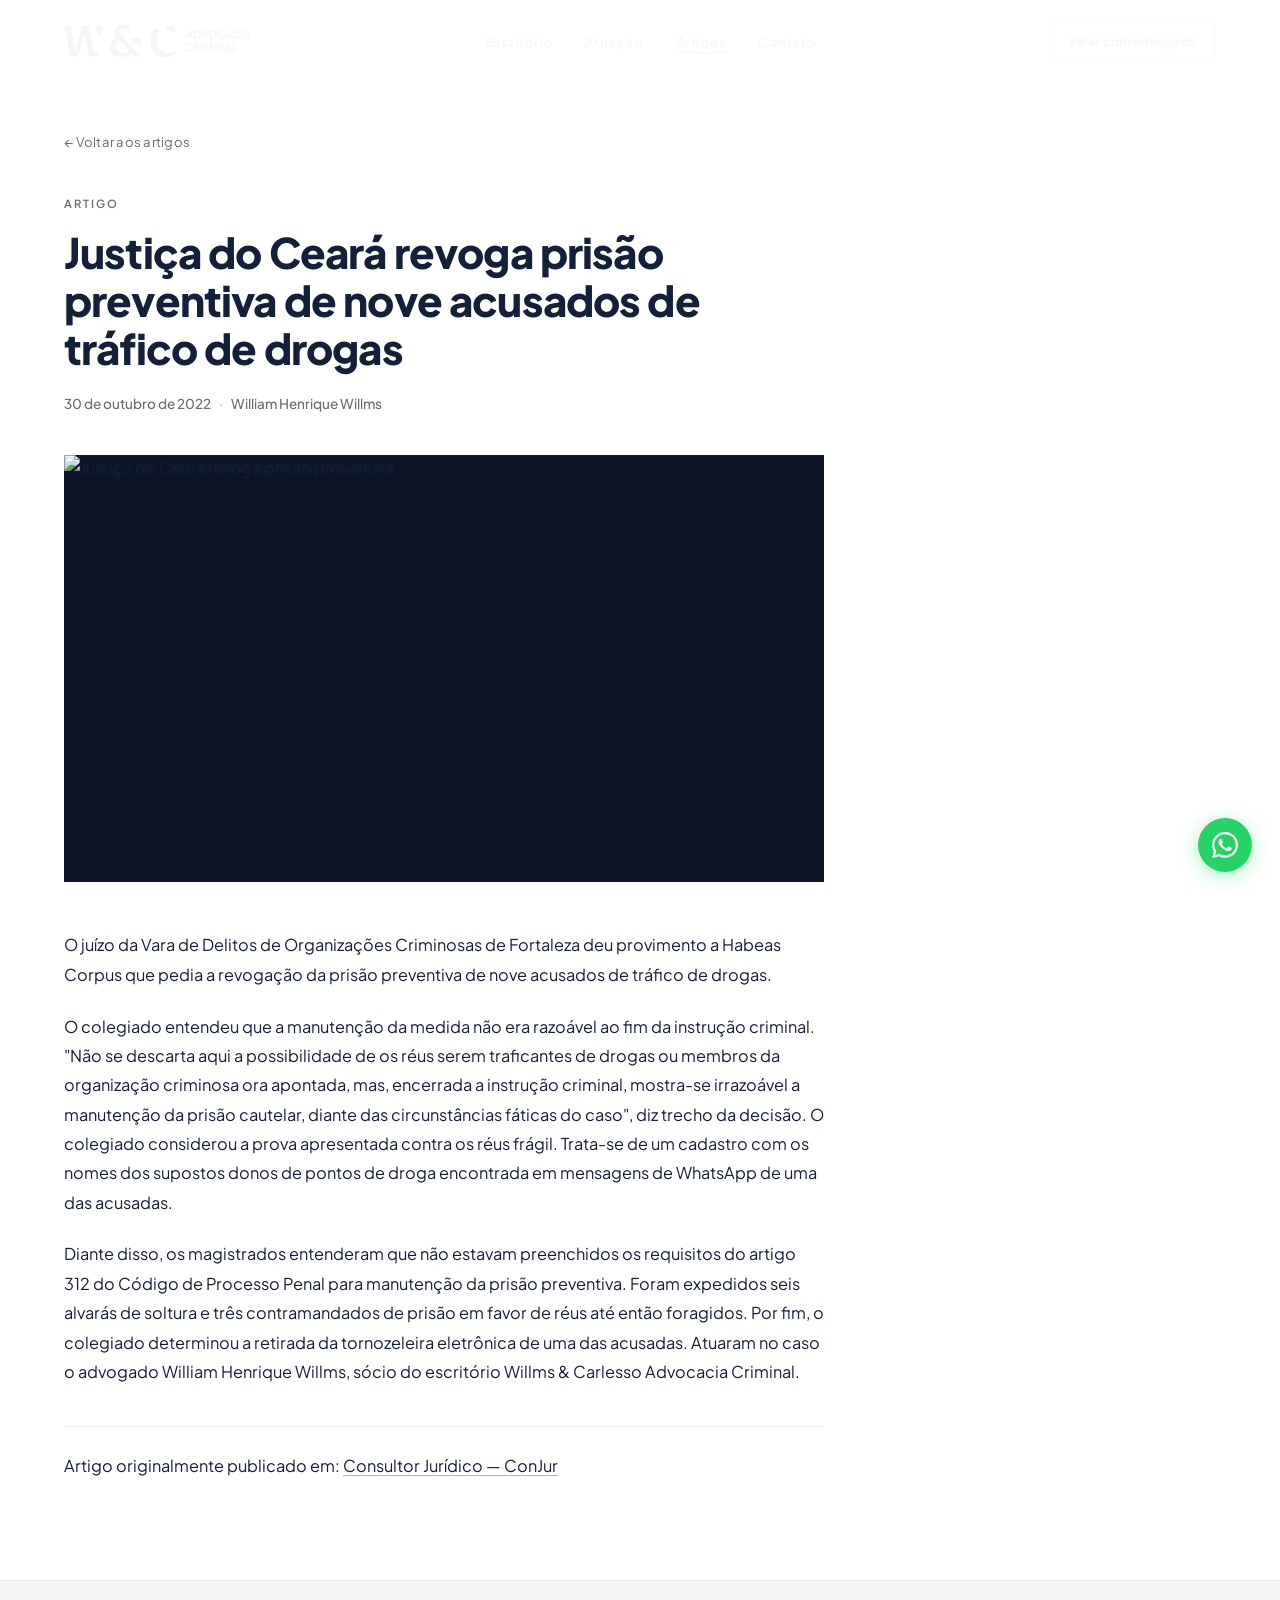
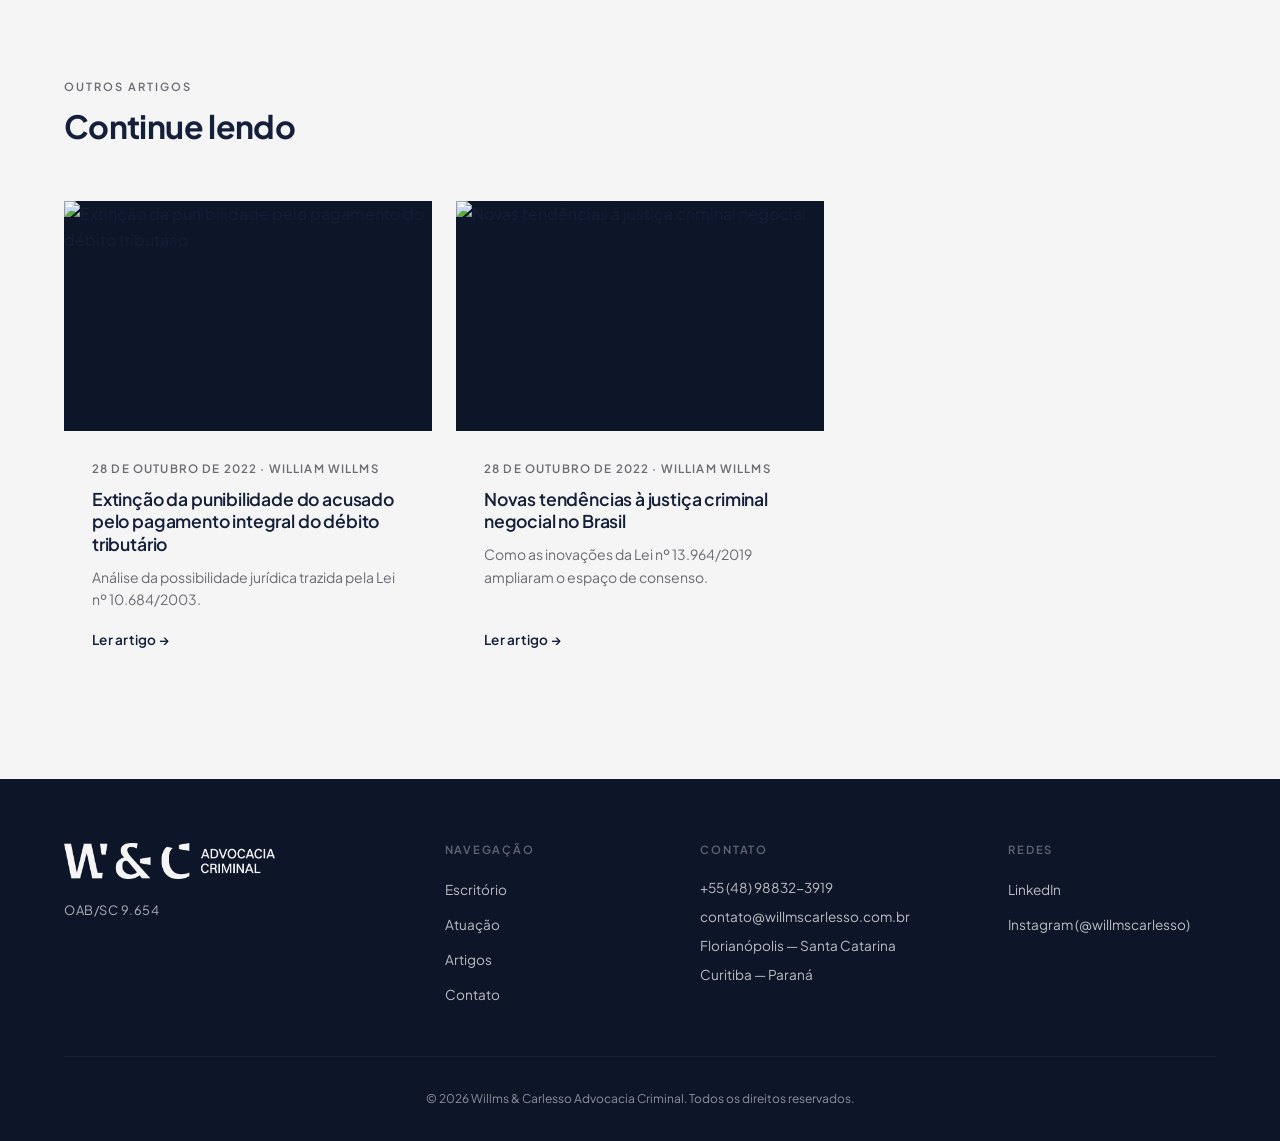
==== commit 290b7be9: "feat: technical specs — SEO meta tags, Schema.org JSON-LD, layout adjustments SEO / meta tags (index" ====
--- a/artigos/justica-ceara.html
+++ b/artigos/justica-ceara.html
@@ -10,6 +10,7 @@
   <meta property="og:title" content="Justiça do Ceará revoga prisão preventiva de nove acusados de tráfico de drogas">
   <meta property="og:description" content="Habeas Corpus concedido pela Vara de Delitos de Organizações Criminosas de Fortaleza.">
   <meta property="og:type" content="article">
+  <meta property="og:locale" content="pt_BR">
 
   <link rel="preconnect" href="https://fonts.googleapis.com">
   <link rel="preconnect" href="https://fonts.gstatic.com" crossorigin>
@@ -29,8 +30,7 @@
       </a>
       <ul class="nav__menu" id="navMenu">
         <li><a href="../index.html#sobre"       class="nav__link">Escritório</a></li>
-        <li><a href="../index.html#areas"       class="nav__link">Áreas</a></li>
-        <li><a href="../index.html#metodologia" class="nav__link">Atendimento</a></li>
+        <li><a href="../index.html#areas"       class="nav__link">Atuação</a></li>
         <li><a href="../index.html#artigos"     class="nav__link active">Artigos</a></li>
         <li><a href="../index.html#contato"     class="nav__link">Contato</a></li>
       </ul>
@@ -121,15 +121,12 @@
             <img src="../img/logo/Siglas_completas.png" alt="Willms & Carlesso Advocacia Criminal" class="logo-img logo-img--footer">
           </div>
           <p class="footer__oab">OAB/SC 9.654</p>
-          <p class="footer__copy-small">willmscarlesso.com.br</p>
         </div>
         <nav class="footer__nav" aria-label="Navegação do rodapé">
           <h4 class="footer__nav-title">Navegação</h4>
           <ul>
             <li><a href="../index.html#sobre">Escritório</a></li>
-            <li><a href="../index.html#areas">Áreas de atuação</a></li>
-            <li><a href="../index.html#sobre">Equipe</a></li>
-            <li><a href="../index.html#contato">Atendimento</a></li>
+            <li><a href="../index.html#areas">Atuação</a></li>
             <li><a href="../index.html#artigos">Artigos</a></li>
             <li><a href="../index.html#contato">Contato</a></li>
           </ul>
--- a/css/style.css
+++ b/css/style.css
@@ -201,13 +201,20 @@
    ============================================================ */
 .nav {
   position: fixed; inset: 0 0 auto; z-index: 900;
-  transition: background var(--dur), backdrop-filter var(--dur), box-shadow var(--dur);
+  transition: background var(--dur), backdrop-filter var(--dur), box-shadow var(--dur),
+              transform .4s ease, opacity .3s ease;
 }
 .nav.scrolled {
   background: rgba(13,21,40,.96);
   backdrop-filter: blur(14px);
   -webkit-backdrop-filter: blur(14px);
   box-shadow: 0 1px 0 rgba(168,167,175,.07);
+}
+/* Esconde a nav quando o footer está visível (evita "duas logos") */
+.nav.nav--hidden {
+  transform: translateY(-100%);
+  opacity: 0;
+  pointer-events: none;
 }
 .nav__inner {
   display: flex; align-items: center; justify-content: space-between; gap: 2rem;
@@ -413,6 +420,16 @@
   column-gap: 2rem; row-gap: .625rem;
   padding: 1.125rem 0; flex-wrap: wrap;
 }
+/* 2-linhas centralizadas */
+.hero__foot-inner--stacked {
+  flex-direction: column;
+  justify-content: center;
+  align-items: center;
+  text-align: center;
+  gap: .5rem;
+  padding: 1rem 0;
+}
+.hero__foot-inner--stacked .hero__foot-item { white-space: normal; }
 .hero__foot-item {
   display: flex; align-items: center; gap: .5rem;
   font-family: var(--font-b); font-size: .76rem;
@@ -898,6 +915,26 @@
 
 .depoimentos__grid {
   display: grid; grid-template-columns: repeat(3,1fr); gap: 1.25rem;
+}
+
+/* Dots indicators (mostrados só no mobile) */
+.depoimentos__dots {
+  display: none;
+  justify-content: center;
+  gap: .5rem;
+  margin-top: 1.5rem;
+}
+.depoimentos__dots button {
+  width: 8px; height: 8px; border-radius: 50%;
+  background: rgba(20,31,58,.2);
+  border: 0;
+  padding: 0;
+  cursor: pointer;
+  transition: background var(--dur), transform var(--dur);
+}
+.depoimentos__dots button[aria-current="true"] {
+  background: var(--navy);
+  transform: scale(1.25);
 }
 .dep-card {
   padding: 2rem 1.75rem; background: var(--off-white);
@@ -1179,7 +1216,95 @@
 }
 .contato__form .btn { margin-top: 1rem; }
 
-/* Map */
+/* === NOVO LAYOUT CONTATO (linear, sem white boxes) === */
+
+/* Form em largura total (sem caixa branca, só borda topo navy) */
+.contato__form-block {
+  max-width: 720px;
+  margin: 0 auto 3rem;
+  padding-top: 2rem;
+  border-top: 2px solid var(--navy);
+}
+
+/* Telefone + e-mail inline */
+.contato__inline {
+  text-align: center;
+  margin: 0 auto 2.5rem;
+  font-family: var(--font-b);
+  font-size: 1rem;
+  color: var(--navy);
+}
+.contato__inline-item {
+  color: var(--navy);
+  transition: opacity var(--dur);
+  font-weight: 500;
+}
+.contato__inline-item:hover { opacity: .65; }
+.contato__inline-dot {
+  margin: 0 .75rem;
+  color: var(--gray);
+  opacity: .6;
+}
+
+/* Endereços lado a lado, texto corrido */
+.contato__addresses {
+  display: grid;
+  grid-template-columns: 1fr 1fr;
+  gap: 2.5rem;
+  max-width: 720px;
+  margin: 0 auto 3rem;
+  text-align: center;
+}
+.contato__address-label {
+  display: block;
+  font-family: var(--font-b);
+  font-size: .7rem;
+  font-weight: 600;
+  letter-spacing: .18em;
+  text-transform: uppercase;
+  color: var(--gray-2);
+  margin-bottom: .75rem;
+}
+.contato__address p {
+  font-size: .9rem;
+  color: var(--navy);
+  line-height: 1.65;
+  margin: 0;
+}
+
+/* Dois mapas pequenos lado a lado */
+.contato__maps {
+  display: grid;
+  grid-template-columns: 1fr 1fr;
+  gap: 1.5rem;
+  margin-top: 1rem;
+}
+.contato__map-mini {
+  display: flex;
+  flex-direction: column;
+  gap: .75rem;
+}
+.contato__map-mini iframe {
+  width: 100%;
+  height: 240px;
+  border: 0;
+  border-radius: 2px;
+  background: var(--white);
+  filter: grayscale(.15) saturate(.9);
+  touch-action: pan-y;
+}
+.contato__map-mini .contato__map-link {
+  font-family: var(--font-b);
+  font-size: .82rem;
+  font-weight: 600;
+  color: var(--navy);
+  letter-spacing: .02em;
+  text-align: center;
+  transition: opacity var(--dur);
+}
+.contato__map-mini .contato__map-link:hover { opacity: .65; }
+
+/* Map legacy (mantido p/ retrocompat) */
 .contato__map { margin-top: 3.5rem; }
 .contato__map-header {
   display: flex;
@@ -1257,11 +1382,19 @@
   background: #25D366; color: #fff;
   display: flex; align-items: center; justify-content: center;
   box-shadow: 0 4px 20px rgba(37,211,102,.38);
-  transition: transform var(--dur) var(--ease), box-shadow var(--dur);
+  transition: transform var(--dur) var(--ease), box-shadow var(--dur),
+              opacity .3s ease, visibility .3s ease;
 }
 .wa-float:hover {
   transform: scale(1.1) translateY(-2px);
   box-shadow: 0 8px 28px rgba(37,211,102,.5);
+}
+/* Escondido enquanto o hero estiver visível */
+.wa-float.wa-float--hidden {
+  opacity: 0;
+  visibility: hidden;
+  transform: translateY(8px);
+  pointer-events: none;
 }
 
 /* ============================================================
@@ -1420,8 +1553,31 @@
   .step__num { margin: 0; }
   .step__body p { max-width: none; margin: 0; }
 
-  /* Depoimentos */
-  .depoimentos__grid { grid-template-columns: 1fr; }
+  /* Depoimentos — carrossel horizontal com swipe + dots */
+  .depoimentos__grid {
+    display: flex;
+    grid-template-columns: none;
+    overflow-x: auto;
+    scroll-snap-type: x mandatory;
+    scroll-behavior: smooth;
+    gap: 1rem;
+    padding-bottom: .5rem;
+    -webkit-overflow-scrolling: touch;
+    scrollbar-width: none;
+  }
+  .depoimentos__grid::-webkit-scrollbar { display: none; }
+  .depoimentos__grid .dep-card {
+    flex: 0 0 calc(100% - 1rem);
+    scroll-snap-align: center;
+  }
+  .depoimentos__dots { display: flex; }
+
+  /* Contato — endereços empilham; mapas empilham */
+  .contato__addresses { grid-template-columns: 1fr; gap: 1.5rem; }
+  .contato__maps { grid-template-columns: 1fr; gap: 1.25rem; }
+  .contato__map-mini iframe { height: 220px; }
+  .contato__inline { font-size: .92rem; line-height: 1.7; }
+  .contato__inline-dot { display: block; height: 0; margin: .25rem 0; visibility: hidden; }
 
   /* CTA mid */
   .cta-mid__inner { flex-direction: column; }
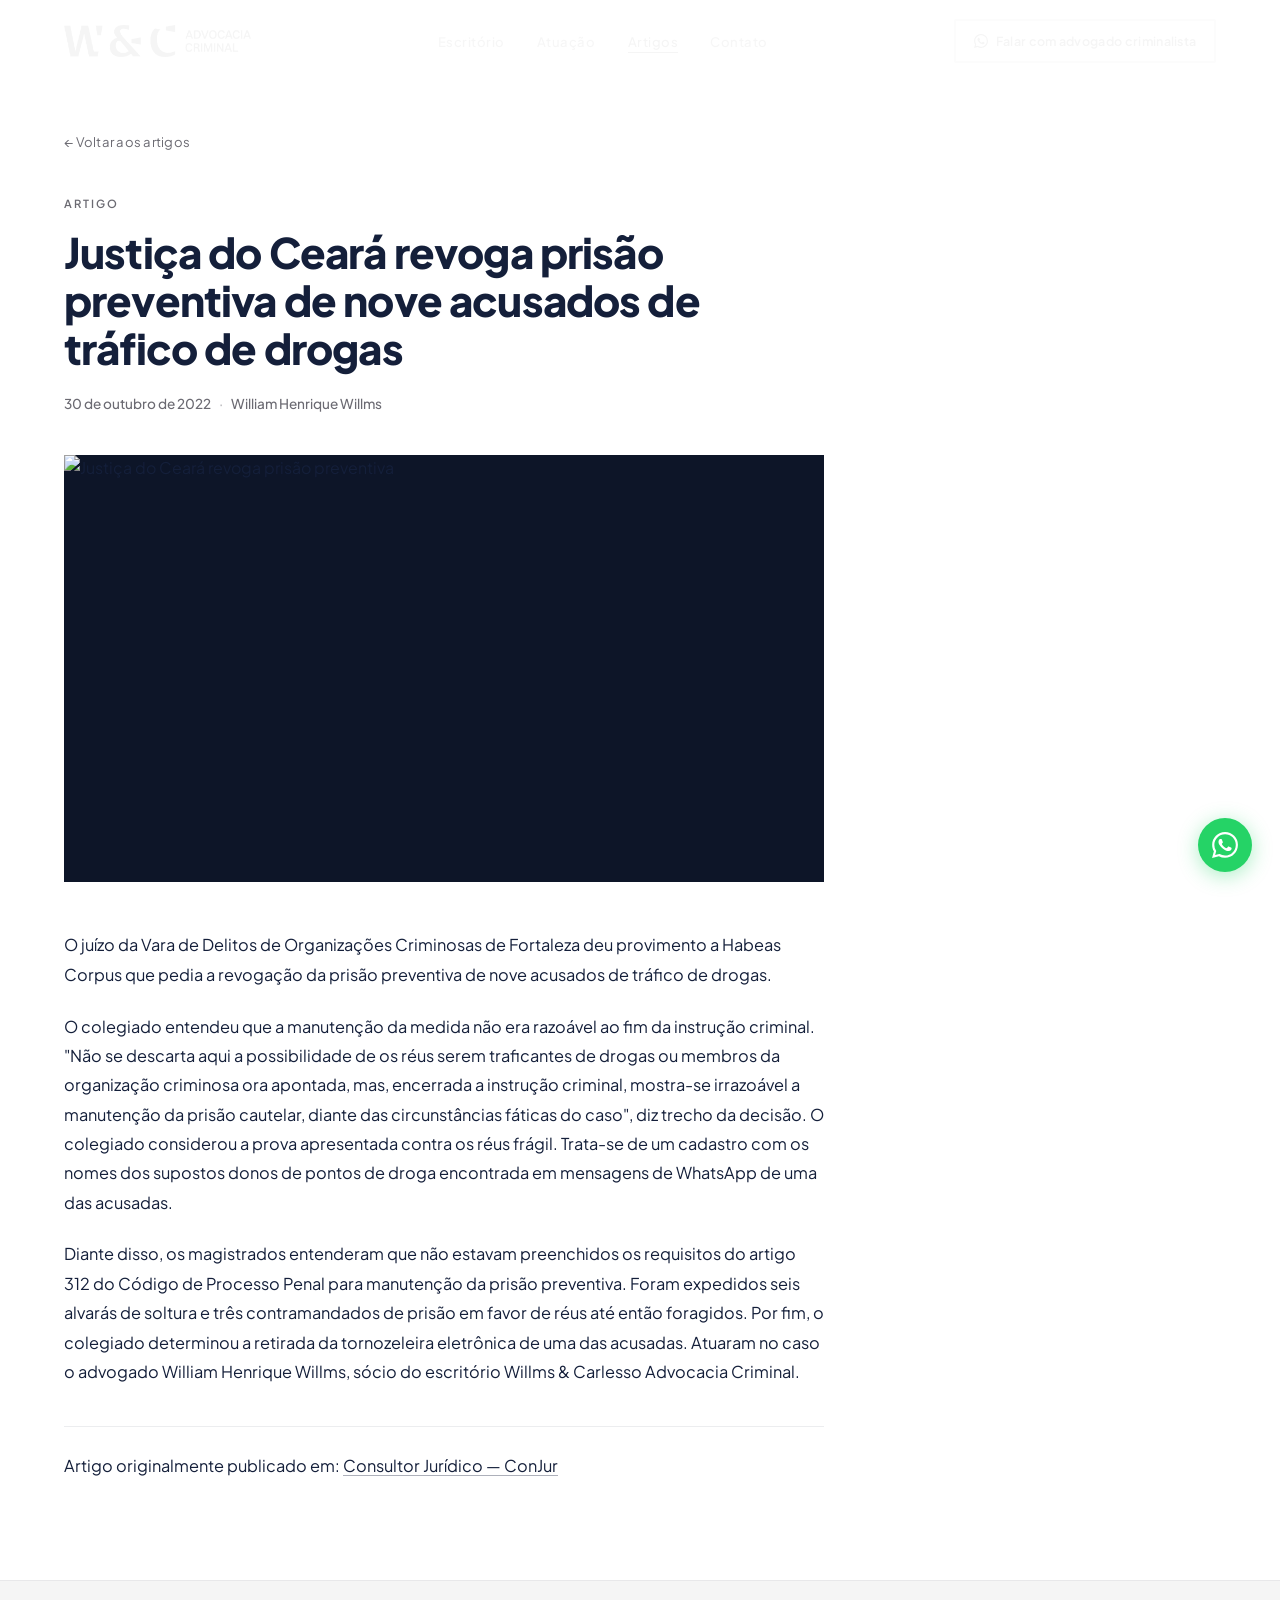
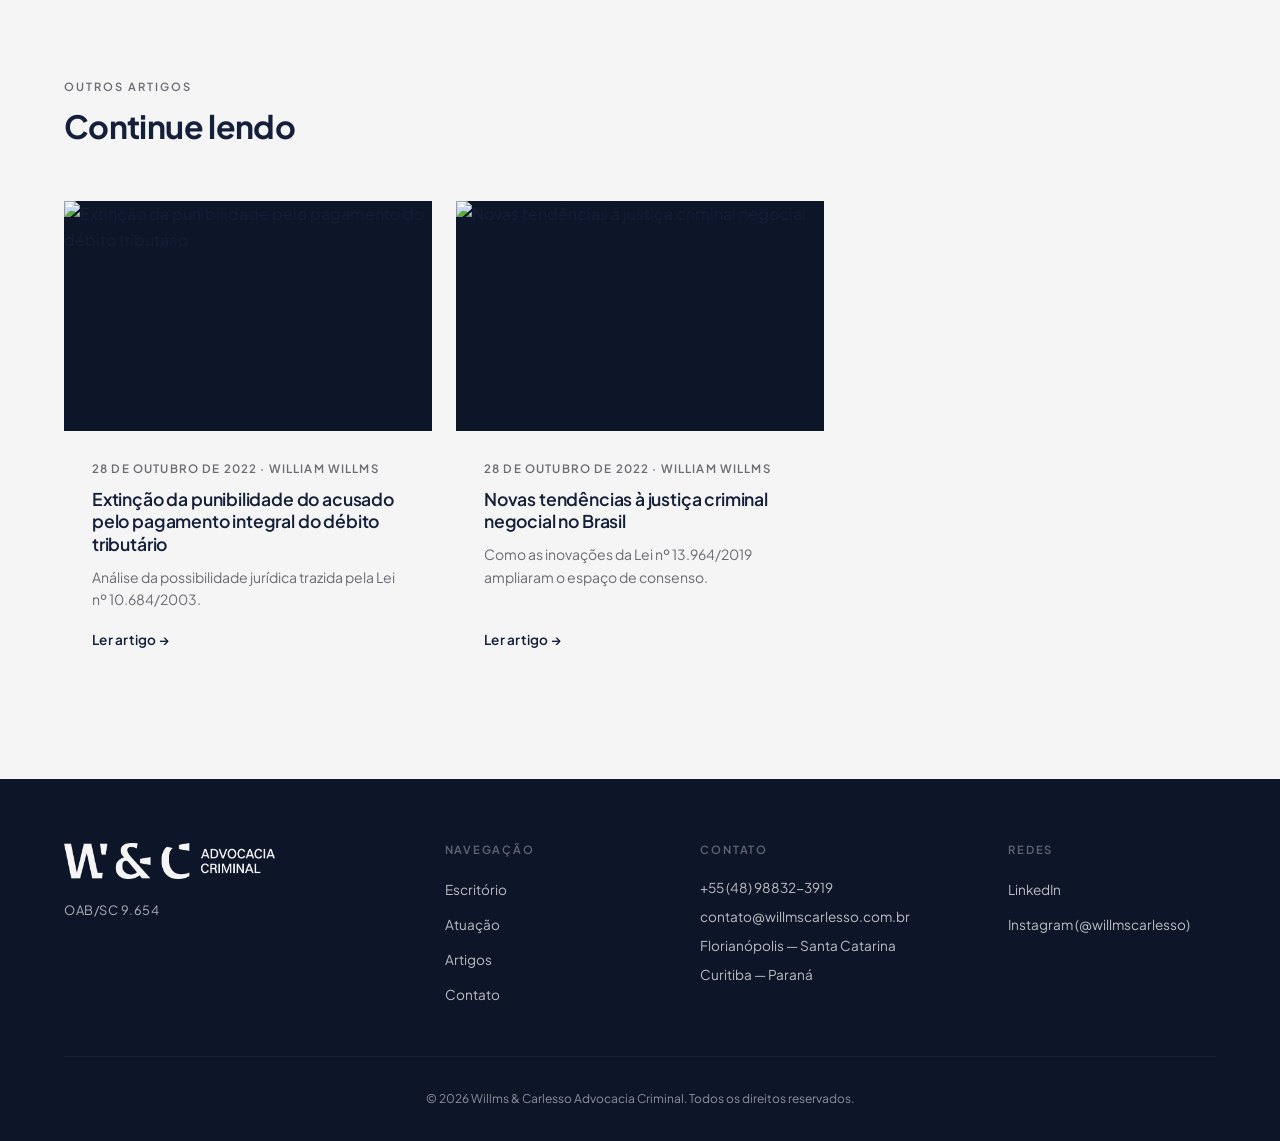
==== commit d49e715c: "tweak: client feedback round — CTA standardization, spacing, copy fixes Atuação section: - Update ca" ====
--- a/artigos/justica-ceara.html
+++ b/artigos/justica-ceara.html
@@ -35,7 +35,8 @@
         <li><a href="../index.html#contato"     class="nav__link">Contato</a></li>
       </ul>
       <a href="https://wa.me/5548988323919" target="_blank" rel="noopener" class="btn btn--outline-light nav__cta">
-        Falar com advogado
+        <svg width="14" height="14" viewBox="0 0 24 24" fill="currentColor" aria-hidden="true"><path d="M17.472 14.382c-.297-.149-1.758-.867-2.03-.967-.273-.099-.471-.148-.67.15-.197.297-.767.966-.94 1.164-.173.199-.347.223-.644.075-.297-.15-1.255-.463-2.39-1.475-.883-.788-1.48-1.761-1.653-2.059-.173-.297-.018-.458.13-.606.134-.133.298-.347.446-.52.149-.174.198-.298.298-.497.099-.198.05-.371-.025-.52-.075-.149-.669-1.612-.916-2.207-.242-.579-.487-.5-.669-.51-.173-.008-.371-.01-.57-.01-.198 0-.52.074-.792.372-.272.297-1.04 1.016-1.04 2.479 0 1.462 1.065 2.875 1.213 3.074.149.198 2.096 3.2 5.077 4.487.709.306 1.262.489 1.694.625.712.227 1.36.195 1.871.118.571-.085 1.758-.719 2.006-1.413.248-.694.248-1.289.173-1.413-.074-.124-.272-.198-.57-.347m-5.421 7.403h-.004a9.87 9.87 0 01-5.031-1.378l-.361-.214-3.741.982.998-3.648-.235-.374a9.86 9.86 0 01-1.51-5.26c.001-5.45 4.436-9.884 9.888-9.884 2.64 0 5.122 1.03 6.988 2.898a9.825 9.825 0 012.893 6.994c-.003 5.45-4.437 9.884-9.885 9.884m8.413-18.297A11.815 11.815 0 0012.05 0C5.495 0 .16 5.335.157 11.892c0 2.096.547 4.142 1.588 5.945L.057 24l6.305-1.654a11.882 11.882 0 005.683 1.448h.005c6.554 0 11.89-5.335 11.893-11.893a11.821 11.821 0 00-3.48-8.413z"/></svg>
+        Falar com advogado criminalista
       </a>
       <button class="nav__burger" id="navBurger" aria-label="Abrir menu" aria-expanded="false">
         <span></span><span></span><span></span>
--- a/css/style.css
+++ b/css/style.css
@@ -582,8 +582,10 @@
 }
 .sobre__intro .section-header h2 {
   color: var(--navy);
-  font-size: clamp(1.875rem, 3.2vw, 2.625rem);
-  letter-spacing: -.02em;
+  font-size: clamp(1.375rem, 4.2vw, 2.5rem);
+  letter-spacing: -.025em;
+  white-space: nowrap;
+  line-height: 1.1;
 }
 .sobre__lead p {
   font-size: 1.02rem;
@@ -779,6 +781,16 @@
   transition: transform .5s ease;
 }
 .adv-card:hover .adv-card__photo img { transform: scale(1.04); }
+
+/* William: zoom 110% para padronizar o enquadramento com o do Henrique */
+.adv-card__photo img[src*="william"] {
+  transform: scale(1.1);
+  transform-origin: center center;
+  object-position: center center;
+}
+.adv-card:hover .adv-card__photo img[src*="william"] {
+  transform: scale(1.14);
+}
 
 .adv-card__body {
   padding: 0 .25rem;
@@ -1414,7 +1426,8 @@
   .sobre__stats { margin-top: 3rem; padding: 2rem 0; }
 
   /* Areas: stack intro on top, list below */
-  .areas__layout { grid-template-columns: 1fr; gap: 3rem; }
+  .areas__layout { grid-template-columns: 1fr; gap: 1.5rem; }
+  .areas__intro .section-header { margin-bottom: 1.25rem; }
   .areas__intro  { position: static; top: auto; }
 
   /* Equipe */
